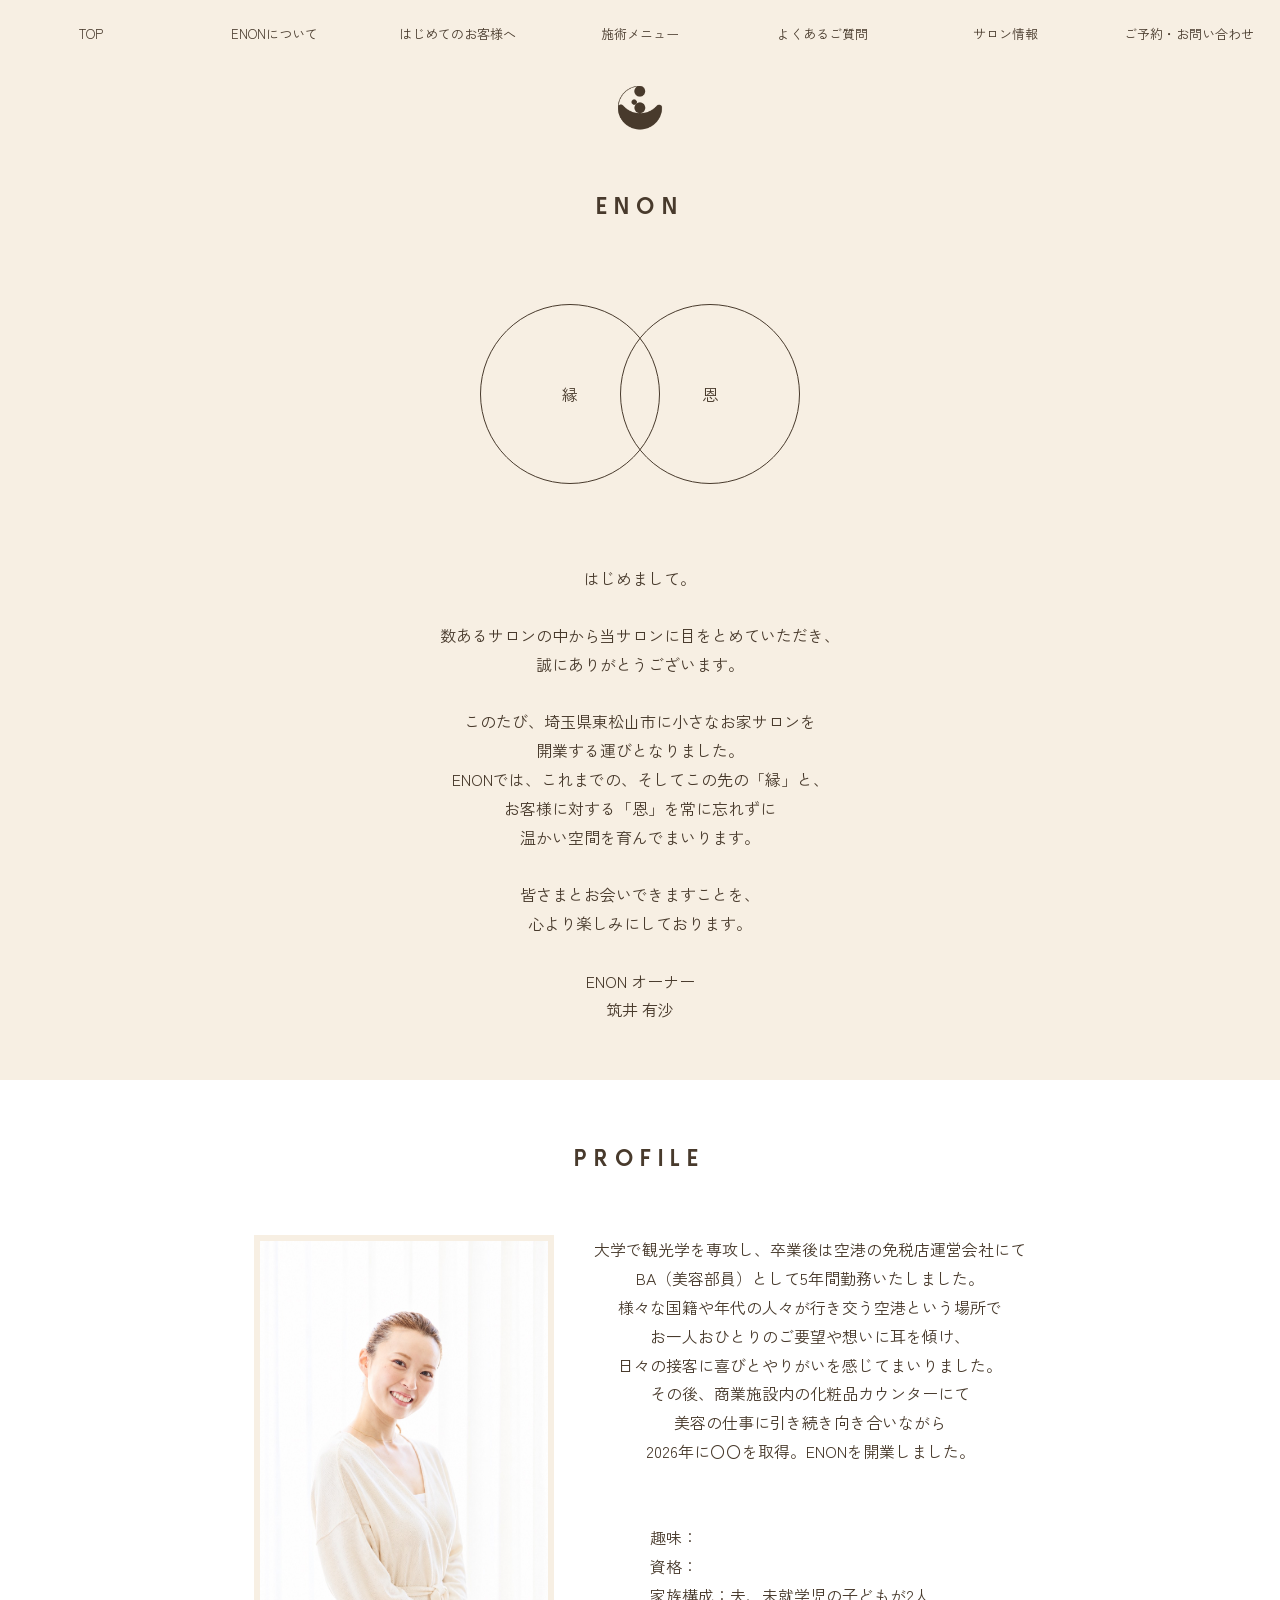
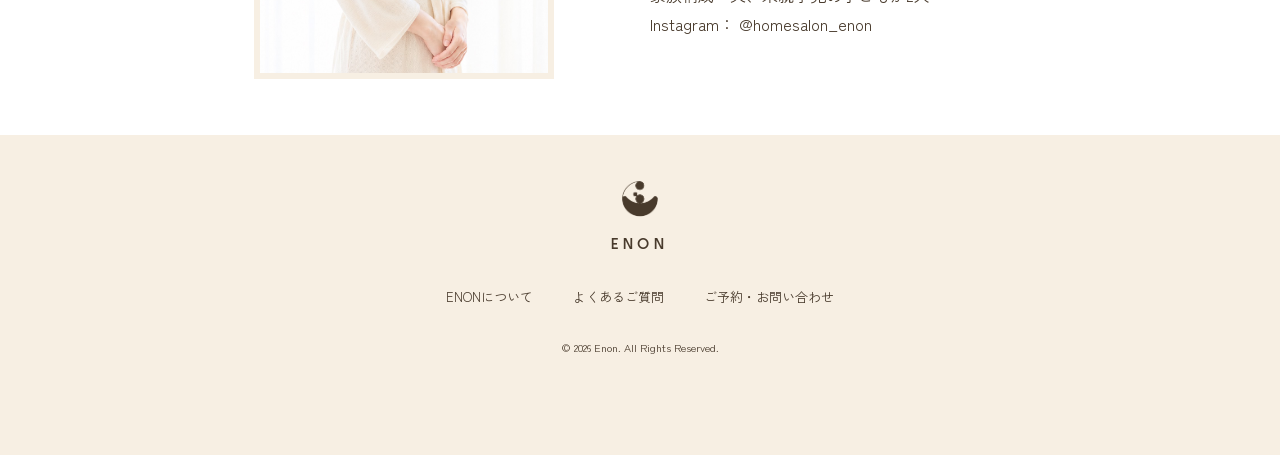
==== about.html @ 85fa68aa "Add files via upload" ====
<!doctype html>
<html lang="ja">

<head>
  <meta charset="UTF-8">
  <meta name="robots" content="noindex, nofollow">
  <meta name="description" content="80文字まで説明文入れる">
  <meta name="viewport" content="width=device-width, initial-scale=1.0">
  <link rel="preconnect" href="https://fonts.googleapis.com">
  <link rel="preconnect" href="https://fonts.gstatic.com" crossorigin>
  <link rel="preconnect" href="https://fonts.googleapis.com">
  <link rel="preconnect" href="https://fonts.gstatic.com" crossorigin>
  <link
    href="https://fonts.googleapis.com/css2?family=Kulim+Park:ital,wght@0,200;0,300;0,400;0,600;0,700;1,200;1,300;1,400;1,600;1,700&family=Zen+Kaku+Gothic+New:wght@300;400&display=swap"
    rel="stylesheet">
  <link rel="preconnect" href="https://fonts.googleapis.com">
  <link rel="preconnect" href="https://fonts.gstatic.com" crossorigin>
  <link rel="stylesheet" href="https://cdnjs.cloudflare.com/ajax/libs/font-awesome/6.5.2/css/all.min.css">
  <link rel="icon" href="enon_logo3.PNG" type="image/png">
  <title>ENON（エノン）｜埼玉県 東松山市</title>

  <link href="reset.css" rel="stylesheet">
  <link href="style.css" rel="stylesheet">
</head>


<body class="body_about">

  <header>

    <button class="hamburger" type="button" area-label="メニューを開く">
      <span></span>
      <span></span>
    </button>
  <nav class="global">
      <ul>
        <li><a href="index.html">TOP</a></li>
        <li><a href="about.html">ENONについて</a></li>
        <li><a href="#">はじめてのお客様へ</a></li>
        <li><a href="#">施術メニュー</a></li>
        <li><a href="faq.html">よくあるご質問</a></li>
        <li><a href="index.html#information">サロン情報</a></li>
        <li><a href="index.html#contact">ご予約・お問い合わせ</a></li>
      </ul>
    </nav>
    <h1 class="logo"><a href="index.html"><img src="swan_brown.png" alt="ロゴ"></a></h1>
  </header>

  <section class="value">
    <h2>ENON</h2>
  </section>
  
  <section class="enon_circles">
    <div class="circle en">縁</div>
    <div class="circle on">恩</div>
  </section>
  <!-- <section class="value_text">

    <p>ENON（エノン）は、<br>
      埼玉県東松山市の閑静な住宅街にある、<br>
      女性専用・完全予約制のプライベートフェイシャルサロンです。</p>
    <br>
    <p>エステに行ってみたいけれど、ちょっと緊張する。<br>
      最近、肌の変化が気になってきた。<br>
      たまには自分のために、ゆっくり過ごしたい。</p>
    <br>
    <p>ENONは、そんな気持ちにそっと寄り添い、<br>
      年代を問わず、ふと思い立ったときに<br>
      気軽に足を運んでいただけるサロンを目指しています。</p>
    <br>
    <p>落ち着いた空間の中で、周りを気にせず、<br>
      ご自身だけの時間をゆっくりとお過ごしいただけます。</p>
    <br>
    <p>(初めての方にもリラックスしていただけるよう、<br>
      温かみのあるインテリアや、<br>
      自然光が差し込む穏やかな空間づくりを大切にしています。)</p>
    <br>
    <p>お肌を整えることはもちろん、日常から少し離れて、<br>
      ほっとひと息つけるような時間を。</p>
    <br>
    <p>
      ENONが、皆さまにとって心安らぐひとつの居場所となれますように。</p>
    <br><br>
    <img src="#" alt="写真">
  </section> -->

  <section class="message">
    <p>はじめまして。<br><br>
      数あるサロンの中から当サロンに目をとめていただき、<br>
      誠にありがとうございます。<br><br>
      このたび、埼玉県東松山市に小さなお家サロンを<br>
      開業する運びとなりました。<br>
    <p>ENONでは、これまでの、そしてこの先の「縁」と、<br>
      お客様に対する「恩」を常に忘れずに<br>
      温かい空間を育んでまいります。</p><br>
    皆さまとお会いできますことを、<br>
    心より楽しみにしております。</p><br>
    <p>ENON オーナー</p>
    <p>筑井 有沙</p>
  </section>

  <section class="profile">
    <h2>PROFILE</h2>
    <div class="profile_inner">
      <div>
        <img src="profile.jpg" alt="プロフィール写真">
      </div>
      <div>
        <p>大学で観光学を専攻し、卒業後は空港の免税店運営会社にて<br>
          BA（美容部員）として5年間勤務いたしました。</p>
        <p>様々な国籍や年代の人々が行き交う空港という場所で<br>
          お一人おひとりのご要望や想いに耳を傾け、<br>
          日々の接客に喜びとやりがいを感じてまいりました。</p>
        <p>その後、商業施設内の化粧品カウンターにて<br>
          美容の仕事に引き続き向き合いながら<br>
          2026年に〇〇を取得。ENONを開業しました。</p><br><br>
        <div class="profile_detail">
          <p>趣味：</p>
          <p>資格：</p>
          <p>家族構成：夫、未就学児の子どもが2人</p>
          <p>Instagram： @homesalon_enon</p>
        </div>
      </div>
    </div>
  </section>

  <footer>
    <section>
      <img src="swan_brown.png" alt="ロゴ">
      <h2>ENON</h2>
      <!-- <address>
        <span>TEL: 080-1280-4743</span><br>
        埼玉県東松山市<br>
      </address> -->
    </section>
<!-- 
    <section>
      <h3>Instagram</h3>
      <a href="https://www.instagram.com/homesalon_enon?stkn=d2Z2MXgyYzFkendt"><i
          class="fa-brands fa-instagram"></i></a>
    </section> -->

    <nav class="local">
      <ul>
        <li><a href="about.html">ENONについて</a></li>
        <li><a href="faq.html">よくあるご質問</a></li>
        <li><a href="#">ご予約・お問い合わせ</a></li>
      </ul>
    </nav>
    <small>&copy; 2026 Enon. All Rights Reserved.</small>
  </footer>






  <script src="https://code.jquery.com/jquery-3.7.1.min.js"></script>
  <script>
    $(function () {

      // ハンバーガーメニュー
      $('.hamburger').on('click', function () {
        $('.global').toggleClass('is-open');
        $(this).toggleClass('is-open');
        $('body').toggleClass('is-open');
      });

      // メニュー内リンク
      $('.global a').on('click', function (e) {
        e.preventDefault();

        const href = $(this).attr('href');

        $('.global').removeClass('is-open');
        $('.hamburger').removeClass('is-open');
        $('body').removeClass('is-open');

        setTimeout(function () {
          window.location.href = href;
        }, 1200);
      });

      const introduction = document.querySelector('.introduction');

      const observer = new IntersectionObserver((entries) => {
        entries.forEach((entry) => {
          if (entry.isIntersecting) {
            entry.target.classList.add('is-visible');
          }
        });
      }, {
        threshold: 0.2
      });

      observer.observe(introduction);

    });



  </script>



</body>

</html>
---- style.css ----
@charset "UTF-8";

html {
  scroll-behavior: smooth;
}

body {
  background-color: #f7efe3;
  font-family: "Zen Kaku Gothic New", sans-serif;
  font-weight: 400;
  font-style: normal;
  color: #483a2c;
  animation: fadeIn 0.4s ease-out;
}

@keyframes fadeIn {
  from {
    opacity: 0;
  }
  to {
    opacity: 1;
  }
}

body.is-open {
  overflow: hidden;
}


/* -----------------------------ご予約はこちら */

.fixed-reserve {
  position: fixed;
  width: calc(100% - 48px);
  max-width: 500px;
  left: 50%;
  transform: translateX(-50%);
  bottom: calc(16px + env(safe-area-inset-bottom));
  padding: 16px;
  text-align: center;

  background:#7d746b;
  color: #fff;
  text-decoration: none;
  z-index: 1000;
  opacity: 1;
  visibility: visible;
  transition: opacity 0.4s ease, visibility 0.4s ease;
}

/* ------------ハンバーガーメニューを開いている間 */
body.is-open .fixed-reserve {
  display: none;
}

/* メニューを開いたとき */
body.is-open .fixed-reserve {
  opacity: 0;
  visibility: hidden;
  pointer-events: none;
}



h1 {
  text-align: center;
}

header h1{
  margin: 0;
}

h1 img {
  width: 80px;
  height: auto;
}

/* グローバルナビゲーション */
.global ul {
  display: flex;
}

.global li {
  font-size: small;
  flex: 1;
  text-align: center;
  padding: 24px;
}

.hamburger {
  display: none;
  position: absolute;
  top: 26px;
  right: 30px;
  width: 30px;
  height: 24px;
  padding: 0;
  border: none;
  background: none;
  cursor: pointer;
  z-index: 100;
}

.hamburger span {
  display: block;
  width: 100%;
  height: 1px;
  background-color: #483a2c;
  transition: 0.6s;
}

.hamburger span + span {
  margin-top: 8px;
}

.swan {
  text-align: center;
}

.swan img{
  width: 80px;
}



/* ---------------hero */

.about {
  text-align: center;
  padding: 40px 0 64px 0;
}

.about img {
  width: 200px;
  margin-top: 32px;
}

.about h2,
.information h2,
.contact h2 {
  font-family: "Kulim Park", sans-serif;
  letter-spacing: 0.3em;
}

.about_en {
  padding: 16px 0 56px 0;
}

.about p{
  line-height: 1.6;
}

.about_open {
  padding: 24px;
  line-height: 1.6;
}

.enon {
  font-weight: 600;
}


/* -----------イントロ施術メニュー */
.introduction {
  padding: 32px 0 64px 0;
  text-align: center;
  background-color: #fff;
  opacity: 0;
  transform: translateY(30px);
  transition: opacity 1s ease, transform 1s ease;
}

.introduction.is-visible {
  opacity: 1;
  transform: translateY(0);
}

.introduction h2 {
  padding-top: 40px;
  letter-spacing: 0.3em;
  display: flex;
  align-items: center;
  justify-content: center;
  gap: 14px;
}

.introduction h2::before {
  content: "";
  display: block;
  width: 14px;
  height: 14px;
  background-color: #9783a1;
  flex-shrink: 0;
}

.introduction h3 {
  font-weight: 400;
  font-size: 1rem;
  letter-spacing: 0.1em;
  padding-bottom: 64px;
}

.introduction_inner {
  display: flex;
  justify-content: center;
  align-items: center;
  gap: 32px;
  max-width: 900px;
  margin: 0 auto;
}

.introduction_inner img {
  width: 300px;
  height: auto;
}

.introduction_text {
  display: flex;
  flex-direction: column;
  align-items: flex-start;
}

.introduction_text p {
  text-align: left;
  line-height: 1.8;
}

.introduction_text .button_menu {
  margin-top: 24px;
}

.introduction_enon,
.information h2 {
   font-family: "Kulim Park", sans-serif;
   font-weight: 600;
   letter-spacing: 0.3em;
   font-size: 1.6rem;
}

.button_menu {
  display: flex;
  align-items: center;
  justify-content: center;
  width: 200px;
  height: 60px;
  margin-top: 56px;
  border: 1px solid #483a2c;
  border-radius: 32px;
  color: #483a2c;
  font-size: 16px;
  text-decoration: none;
  box-sizing: border-box;
}

/* ----------------------施術メニュー料金 */

/* 
.price {
  background-color: #fff;
  text-align: center;
  padding:80px;
  margin-bottom: 40px;
}

.price h2 {
  padding-bottom: 40px;
}

.price h3 {
  max-width: 400px;
  margin: 0 auto;
  padding-top: 40px;
  text-align: left;
}

.price_row {
  max-width: 400px;
  margin: 0 auto;
  display: flex;
  justify-content: space-between;
  padding: 12px 0;
  border-bottom: 1px solid #483a2c;
} */

/* インフォメーション */

.information {
  text-align: center;
  padding-bottom: 28px;
}


.information p {
  line-height: 1.8;
}


.information h2 {
  padding: 48px;
  letter-spacing: 0.3em;
  display: flex;
  align-items: center;
  justify-content: center;
  gap: 14px;
}
  .information h2::before {
  content: "";
  display: block;
  width: 14px;
  height: 14px;
  background-color: #9783a1;
  flex-shrink: 0;
}

.information_list {
  list-style: none;
}

.information_list li {
  margin-bottom: 20px;
}

/* コンタクト */

.contact {
  display: flex;
  flex-direction: column;
  align-items: center;
  text-align: center;
  background-color: #fff;
  width: 80%;
  max-width: 600px;
  margin: 0 auto;
  padding: 40px 0 0 0;
  box-sizing: border-box;
}

.contact h2 {
  padding-bottom: 40px;
  display: flex;
  align-items: center;
  justify-content: center;
  gap: 14px;
}

.contact p {
  padding-bottom: 40px;
}

.contact h2::before {
  content: "";
  display: block;
  width: 14px;
  height: 14px;
  background-color: #9783a1;
  flex-shrink: 0;
}

.contact_tel,
.contact_line {
  display: block;
  width: 320px;
  padding: 10px 0;
  margin-bottom: 10px;
  text-align: center;
  text-decoration: none;
  color: #fff;
}

.contact_tel {
  color: #483a2c;
  border: 1px solid #7d746b;
}

.contact_line {
  color: #f7efe3;
  background-color: #7d746b;
}



/* フッター */

footer {
  text-align: center;
  font-size: small;
  display: flex;
  flex-direction: column;
  gap: 32px;
  padding: 32px 32px 100px 32px;
}

footer img {
  width: 64px;
}

footer h2 {
  font-family: "Kulim Park", sans-serif;
   font-weight: 600;
   letter-spacing: 0.3em;
   font-size: 1rem;
}
  
.fa-instagram {
  font-size: 24px;
}

.local ul {
  display: flex;
  justify-content: center;
  gap: 40px;
}

small {
  display: block;
  text-align: center;
}

/* -----------------ここから2ページ目 */
/* 当サロンについて */

.value {
  text-align: center;
}

.value h2,
.profile h2 {
  font-family: "Kulim Park", sans-serif;
  letter-spacing: 0.3em;
}

.enon_circles {
  isolation: isolate;
  display: flex;
  justify-content: center;
  align-items: center;
  width: 100%;
  padding: 40px 0;
}

.circle {
  width: 180px;
  height: 180px;
  border: 1px solid #483a2c;
  border-radius: 50%;
  background: transparent;
  flex-shrink: 0;
  box-sizing: border-box;
  display: flex;
  justify-content: center;
  align-items: center;
  text-align: center;
}

.on{
  margin-left: -40px;
}

.message,
.profile {
  text-align: center;
  padding: 40px 0 56px 0;
  line-height: 1.8;
}

.value h2 {
  padding: 40px;
}

.value_text {
  text-align: center;
  padding: 40px 0;
}

.value_text img {
  width: 180px;
}

.profile {
  padding: 56px 0 56px 0;
  background-color: #fff;
}

.profile h2 {
  padding-bottom: 56px;
}

.profile_inner {
  display: flex;
  gap: 40px;
  justify-content: center;
}

.profile_detail {
  width: 320px;
  margin: 0 auto;
  text-align: left;
}

.profile img {
  width: 300px;
  border: 6px solid  #f7efe3;
  height: auto;
}

/* ----------------------------------はじめてのお客様へ */
 
.servise_flow {
  display: flex;
  justify-content: center;
  align-items: center;
}

.flow_number {
  padding-left: 0;
}

.flow_number > li {
  list-style-type: none;
  display: flex;
  padding: 20px 0;
}

.flow_number > li dl dt {
  font-size: 1.2em;
  line-height: 2;
  font-weight: bold;
  margin-bottom: 10px;
}

.flow_number > li .flow_icon {
  line-height: 1;
  font-size: 2em;
  color: #E26B5D;
  text-align: center;
  width: 70px;
  position: relative;
  margin-top: 0;
}

.flow_number > li .flow_icon::before {
  content: 'STEP';
  font-size: 0.3em;
  display: block;
  margin-bottom: 3px;
  letter-spacing: 1px;
}
/* 
.flow_number > li .flow_icon::after {
  content: "";
  display: block;
  width: 1px;
  height: calc(100% - 40px);
  background-color: #858585;
  position: absolute;
  left: 0;
  right: 0;
  top: 60px;
  margin: auto;
} */

.flow_number > li dl dd {
  margin: 0;
}

.flow_number > li dl {
  width: calc(100% - 70px);
  margin-top: 0.8em;
}

/* ----------------------------------------ここからFAQ */
.faq_body {
  background-color: #fff;
}

.faq {
  padding: 0 32px 64px;
}

.faq_h2 {
  font-family: "Kulim Park", sans-serif;
  letter-spacing: 0.3em;
  text-align: center;
  font-weight: 600;
}

.faq_category {
  max-width: 700px;
  margin: 0 auto;
}

.faq_sub {
  text-align: center;
  padding-bottom: 40px;
}

.faq_footer {
  background-color: #f7efe3;
}



/* アコーディオン */
.faq_item {
  border-bottom: 0.8px solid #483a2c;
}

.faq_item summary {
  padding: 20px 32px 20px 0;
  cursor: pointer;
  position: relative;
  list-style: none;
}

.faq_item summary::-webkit-details-marker {
  display: none;
}

.faq_item .faq_content {
  padding-bottom: 20px;
  overflow: hidden;
  box-sizing: border-box;
}

.faq_item p {
  line-height: 2;
  font-size: 16px;
  margin: 0;
}

/* ＋マーク */
.faq_icon {
  position: absolute;
  right: 0;
  top: 50%;
  width: 16px;
  height: 16px;
  transform: translateY(-50%);
}

.faq_icon::before,
.faq_icon::after {
  content: "";
  position: absolute;
  background-color: #948c85;
  transition: transform 0.6s ease, opacity 0.6s ease;
}

.faq_icon::before {
  width: 16px;
  height: 1px;
  top: 50%;
  left: 0;
  transform: translateY(-50%);
}

.faq_icon::after {
  width: 1px;
  height: 16px;
  top: 0;
  left: 50%;
  transform: translateX(-50%);
}

/* 開いたとき */
.faq_item[open] .faq_icon::after {
  transform: translateX(-50%) rotate(90deg);
  opacity: 0;
}

.faq_footer {
  background-color: #f7efe3;
}


/* レスポンシブ対応 */

/* タブレット・スマホ：縦並び */
@media screen and (max-width: 1024px) {
  
  body {
    padding-top: 100px;
  }
  
  header {
    position: fixed;
    top: 0;
    left: 0;
    width: 100%;
    height: 80px;
    z-index: 1000;
  }

  header h1 {
    margin: 0;
    text-align: center;
  }

  header h1 img {
    height: 80px;
    width: auto;
  }

}

@media screen and (min-width: 768px) {
  .information > div:last-child {
    display: none;
  }
}


/* スマホ */
@media screen and (max-width: 767px) {
  
  .hamburger {
    display: block;
  }
  .global {
    font-size: 90%;
    position: fixed;
    top: 0;
    left: 0;
    width: 100%;
    height: 100vh;

    background-color: #fff;
    z-index: 10;

    transform: translateX(100%);
    transition: transform 1.2s ease-in-out;
  }

  .global ul {
    min-height: 100%;
    height: auto;
    display: flex;
    flex-direction: column;
    justify-content: flex-start;
    align-items: center;
    gap: 48px;
    margin: 0;
    padding: 120px 20px 40px;
    box-sizing: border-box;
  }

  .global li {
    flex: none;
    text-align: center;
    padding: 0;
  }

  .global.is-open {
    transform: translateX(0);
  }

  .hamburger.is-open span:first-child {
  transform: translateY(4.5px) rotate(45deg);
}

.hamburger.is-open span:last-child {
  transform: translateY(-4.5px) rotate(-45deg);
}

.about h2 {
  margin-top: -20px;
}

.about p {
  font-size: 0.8rem;
}

.about img {
  width: 40%;
}

.introduction {
  padding: 10px 0 40px 0;
}

.introduction_enon {
  font-size: 80%;
}

.introduction h3 {
  font-size: 80%;
  padding-bottom: 30px;
}

.introduction_inner {
  flex-direction: column;
  align-items: center;
}

.introduction_inner img {
  width: 50%;
  height: auto;
}

.introduction_text {
  width: 100%;
  font-size: 0.8rem;
  display: flex;
  flex-direction: column;
  align-items: center;
  text-align: center;
}

.introduction_text p {
  text-align: center;
}

.menu ul {
  flex: 1;
  flex-direction: column;
  gap: 40px;
}

.menu li {
  flex: 100%;
}
 
.price h3,
  .price_row {
    width: 90%;
}

  .information h2 {
  font-size: 1.2rem;
}


  .information h3 {
  font-size: 0.9rem;
  }
  
.information p {
  font-size: 0.8rem;
}



.contact {
  font-size: 80%;
}




nav.local a {
    font-size: 0.6rem;
  }



/* ここから2ページ目 */
/* 当サロンについて */

.value {
  padding: 40px 0 20px 0;
}

  .value h2 {
    font-family: "Kulim Park", sans-serif;
    letter-spacing: 0.3em;
    margin-top: -30px;
    padding: 10px 0;
  }
  .value p {
  font-size: 0.8rem;
  }

  .circle {
    width: 140px;
    height: 140px;
    font-size: 80%;
  }

  .on {
    margin-left: -40px;
  }

  .message {
     font-size: 0.8rem;
  }

  .enon_circles {
    padding: 10px 0;
    margin: 0;
  }

  .value_text,
  .profile {
    font-size: 0.8rem;
  }

    .profile h2 {
    margin-bottom: 0;
    }

.profile_inner {
  flex-direction: column;
}

.profile_inner img {
  width: 280px;
  padding: 0;
  margin: 0 auto;
}

/* ここからFAQ */

.faq h2 {
   font-size: 1rem;
}

.faq,
.faq p {
  font-size: 0.8rem;
}

.faq_icon {
    width: 10px;
    height: 10px;
  }

  .faq_icon::before {
    width: 10px;
    height: 1px;
  }

  .faq_icon::after {
    width: 1px;
    height: 10px;
  }




/* --------------------初めてのお客様へ */

.servise_flow {
  font-size: 80%;
}



}
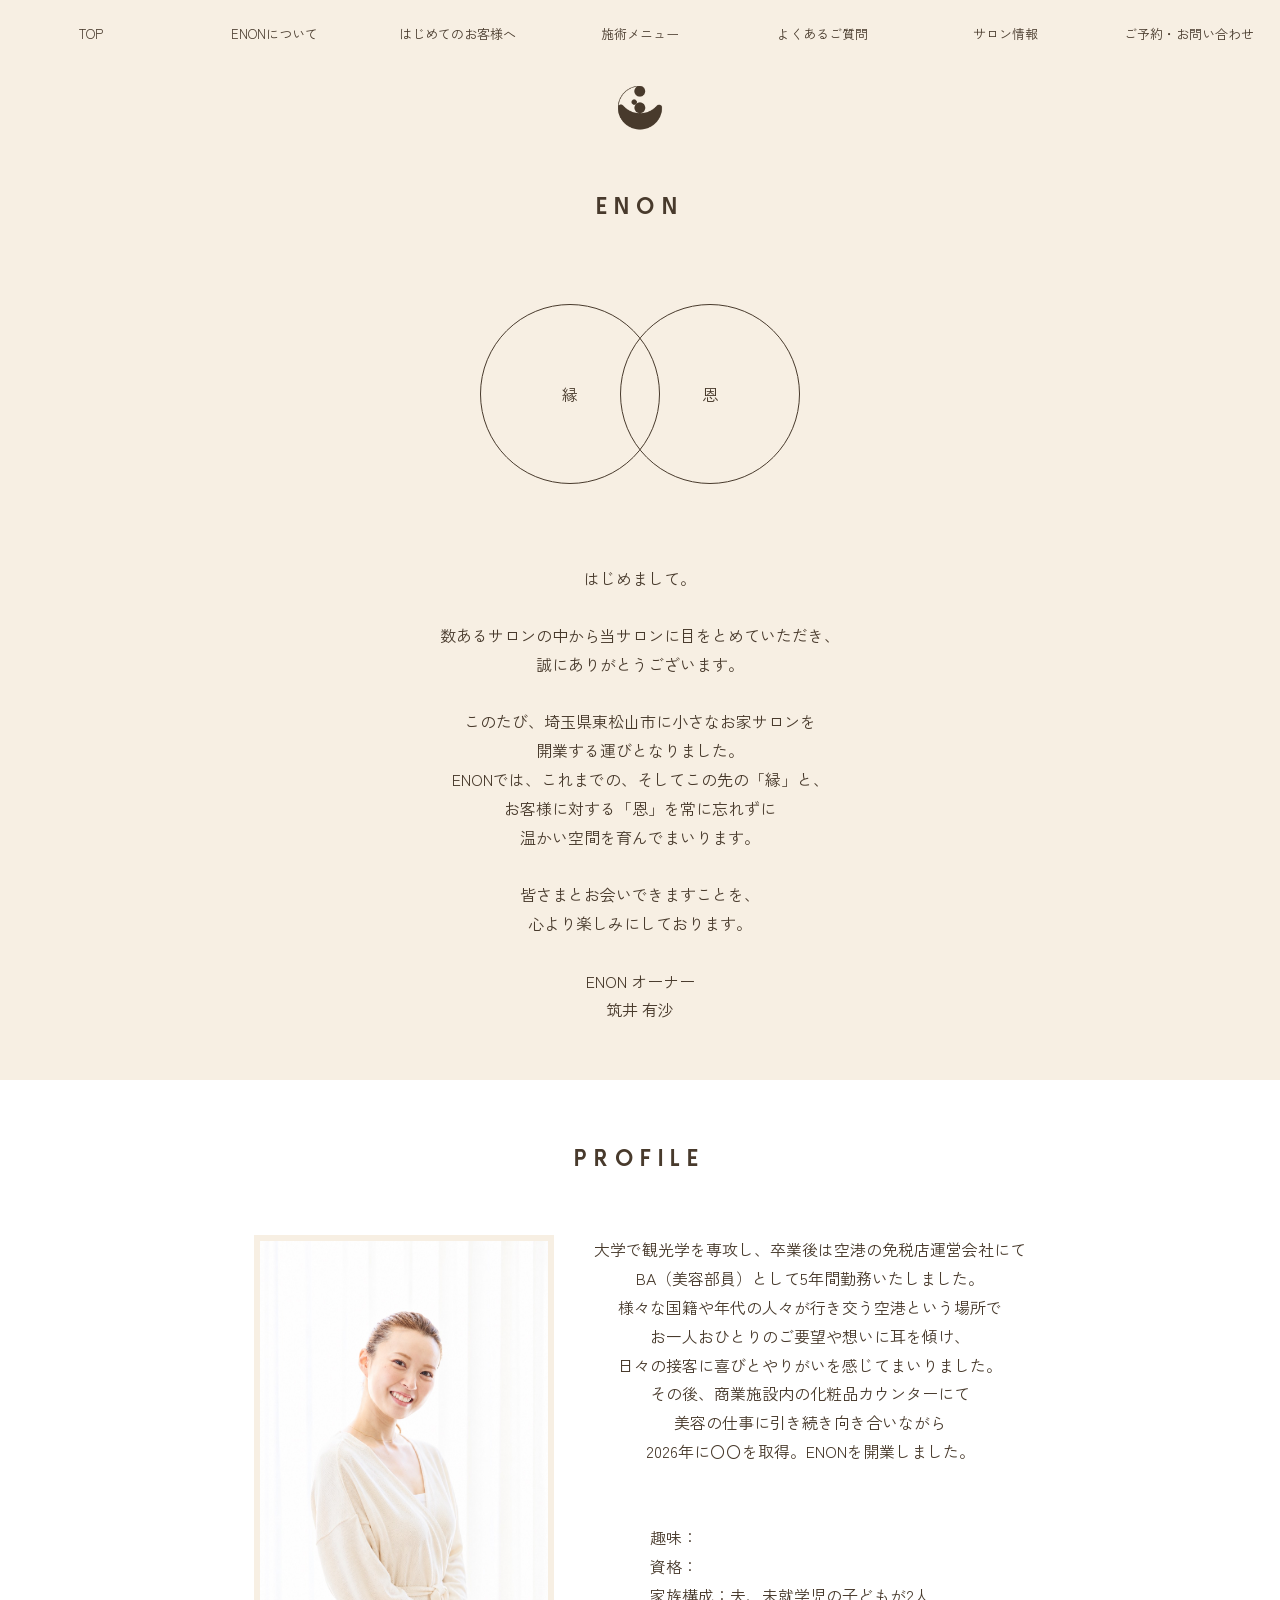
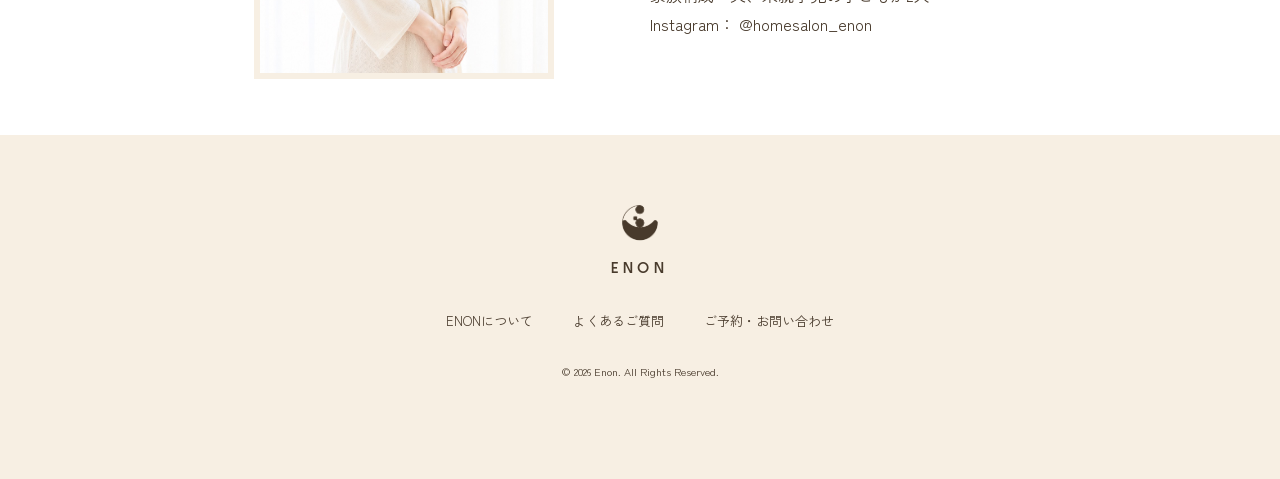
==== commit de637469: "Add files via upload" ====
--- a/about.html
+++ b/about.html
@@ -4,7 +4,7 @@
 <head>
   <meta charset="UTF-8">
   <meta name="robots" content="noindex, nofollow">
-  <meta name="description" content="80文字まで説明文入れる">
+  <meta name="description" content="2027年1月、埼玉県東松山市にOPEN。完全予約制・女性限定のプライベートフェイシャルエステサロン。東松山市、川越市周辺でフェイシャルエステサロンをお探しの方へ。">
   <meta name="viewport" content="width=device-width, initial-scale=1.0">
   <link rel="preconnect" href="https://fonts.googleapis.com">
   <link rel="preconnect" href="https://fonts.gstatic.com" crossorigin>
@@ -17,11 +17,12 @@
   <link rel="preconnect" href="https://fonts.gstatic.com" crossorigin>
   <link rel="stylesheet" href="https://cdnjs.cloudflare.com/ajax/libs/font-awesome/6.5.2/css/all.min.css">
   <link rel="icon" href="enon_logo3.PNG" type="image/png">
-  <title>ENON（エノン）｜埼玉県 東松山市</title>
+  <title>ENON（エノン）｜埼玉県 東松山市のプライベートフェイシャルサロン</title>
 
   <link href="reset.css" rel="stylesheet">
   <link href="style.css" rel="stylesheet">
 </head>
+
 
 
 <body class="body_about">
@@ -36,8 +37,8 @@
       <ul>
         <li><a href="index.html">TOP</a></li>
         <li><a href="about.html">ENONについて</a></li>
-        <li><a href="#">はじめてのお客様へ</a></li>
-        <li><a href="#">施術メニュー</a></li>
+        <li><a href="guide.html">はじめてのお客様へ</a></li>
+        <li><a href="menu.html">施術メニュー</a></li>
         <li><a href="faq.html">よくあるご質問</a></li>
         <li><a href="index.html#information">サロン情報</a></li>
         <li><a href="index.html#contact">ご予約・お問い合わせ</a></li>
--- a/style.css
+++ b/style.css
@@ -59,8 +59,6 @@
   visibility: hidden;
   pointer-events: none;
 }
-
-
 
 h1 {
   text-align: center;
@@ -205,12 +203,17 @@
   justify-content: center;
   align-items: center;
   gap: 32px;
-  max-width: 900px;
   margin: 0 auto;
+  gap: 40px;
+}
+
+.introduction_picture {
+  display: flex;
+  gap: 4px;
 }
 
 .introduction_inner img {
-  width: 300px;
+  width: 320px;
   height: auto;
 }
 
@@ -296,13 +299,21 @@
 
 
 .information h2 {
-  padding: 48px;
+  padding: 48px 0 0 0 ;
   letter-spacing: 0.3em;
   display: flex;
   align-items: center;
   justify-content: center;
   gap: 14px;
 }
+
+.information h3 {
+  padding-bottom: 40px;
+  font-weight: 400;
+  font-size: 1rem;
+  letter-spacing: 0.1em;
+}
+
   .information h2::before {
   content: "";
   display: block;
@@ -331,20 +342,26 @@
   width: 80%;
   max-width: 600px;
   margin: 0 auto;
-  padding: 40px 0 0 0;
+  padding: 48px 0 0 0;
   box-sizing: border-box;
 }
 
 .contact h2 {
-  padding-bottom: 40px;
   display: flex;
   align-items: center;
   justify-content: center;
   gap: 14px;
 }
 
+.contact h3{
+  padding-bottom: 40px;
+  font-weight: 400;
+  font-size: 1rem;
+  letter-spacing: 0.1em;
+}
+
 .contact p {
-  padding-bottom: 40px;
+  padding-bottom: 56px;
 }
 
 .contact h2::before {
@@ -358,10 +375,11 @@
 
 .contact_tel,
 .contact_line {
+  width: 80%;
+  box-sizing: border-box;
   display: block;
-  width: 320px;
   padding: 10px 0;
-  margin-bottom: 10px;
+  margin: 0 auto 16px;
   text-align: center;
   text-decoration: none;
   color: #fff;
@@ -373,7 +391,7 @@
 }
 
 .contact_line {
-  color: #f7efe3;
+  color: #fff;
   background-color: #7d746b;
 }
 
@@ -387,7 +405,7 @@
   display: flex;
   flex-direction: column;
   gap: 32px;
-  padding: 32px 32px 100px 32px;
+  padding: 56px 32px 100px 32px;
 }
 
 footer img {
@@ -505,6 +523,10 @@
 
 /* ----------------------------------はじめてのお客様へ */
  
+.comingsoon {
+  text-align: center;
+}
+
 .servise_flow {
   display: flex;
   justify-content: center;
@@ -602,7 +624,7 @@
 
 /* アコーディオン */
 .faq_item {
-  border-bottom: 0.8px solid #483a2c;
+  border-bottom: 0.8px solid #948c85;
 }
 
 .faq_item summary {
@@ -775,7 +797,7 @@
 }
 
 .introduction {
-  padding: 10px 0 40px 0;
+  padding: 10px 48px 48px 48px;
 }
 
 .introduction_enon {
@@ -810,15 +832,6 @@
   text-align: center;
 }
 
-.menu ul {
-  flex: 1;
-  flex-direction: column;
-  gap: 40px;
-}
-
-.menu li {
-  flex: 100%;
-}
  
 .price h3,
   .price_row {
@@ -830,8 +843,9 @@
 }
 
 
-  .information h3 {
-  font-size: 0.9rem;
+ .information h3,
+ .information h4 {
+  font-size: 80%;
   }
   
 .information p {
@@ -842,6 +856,10 @@
 
 .contact {
   font-size: 80%;
+}
+
+.contact h3 {
+  font-size: 0.8rem;
 }
 
 
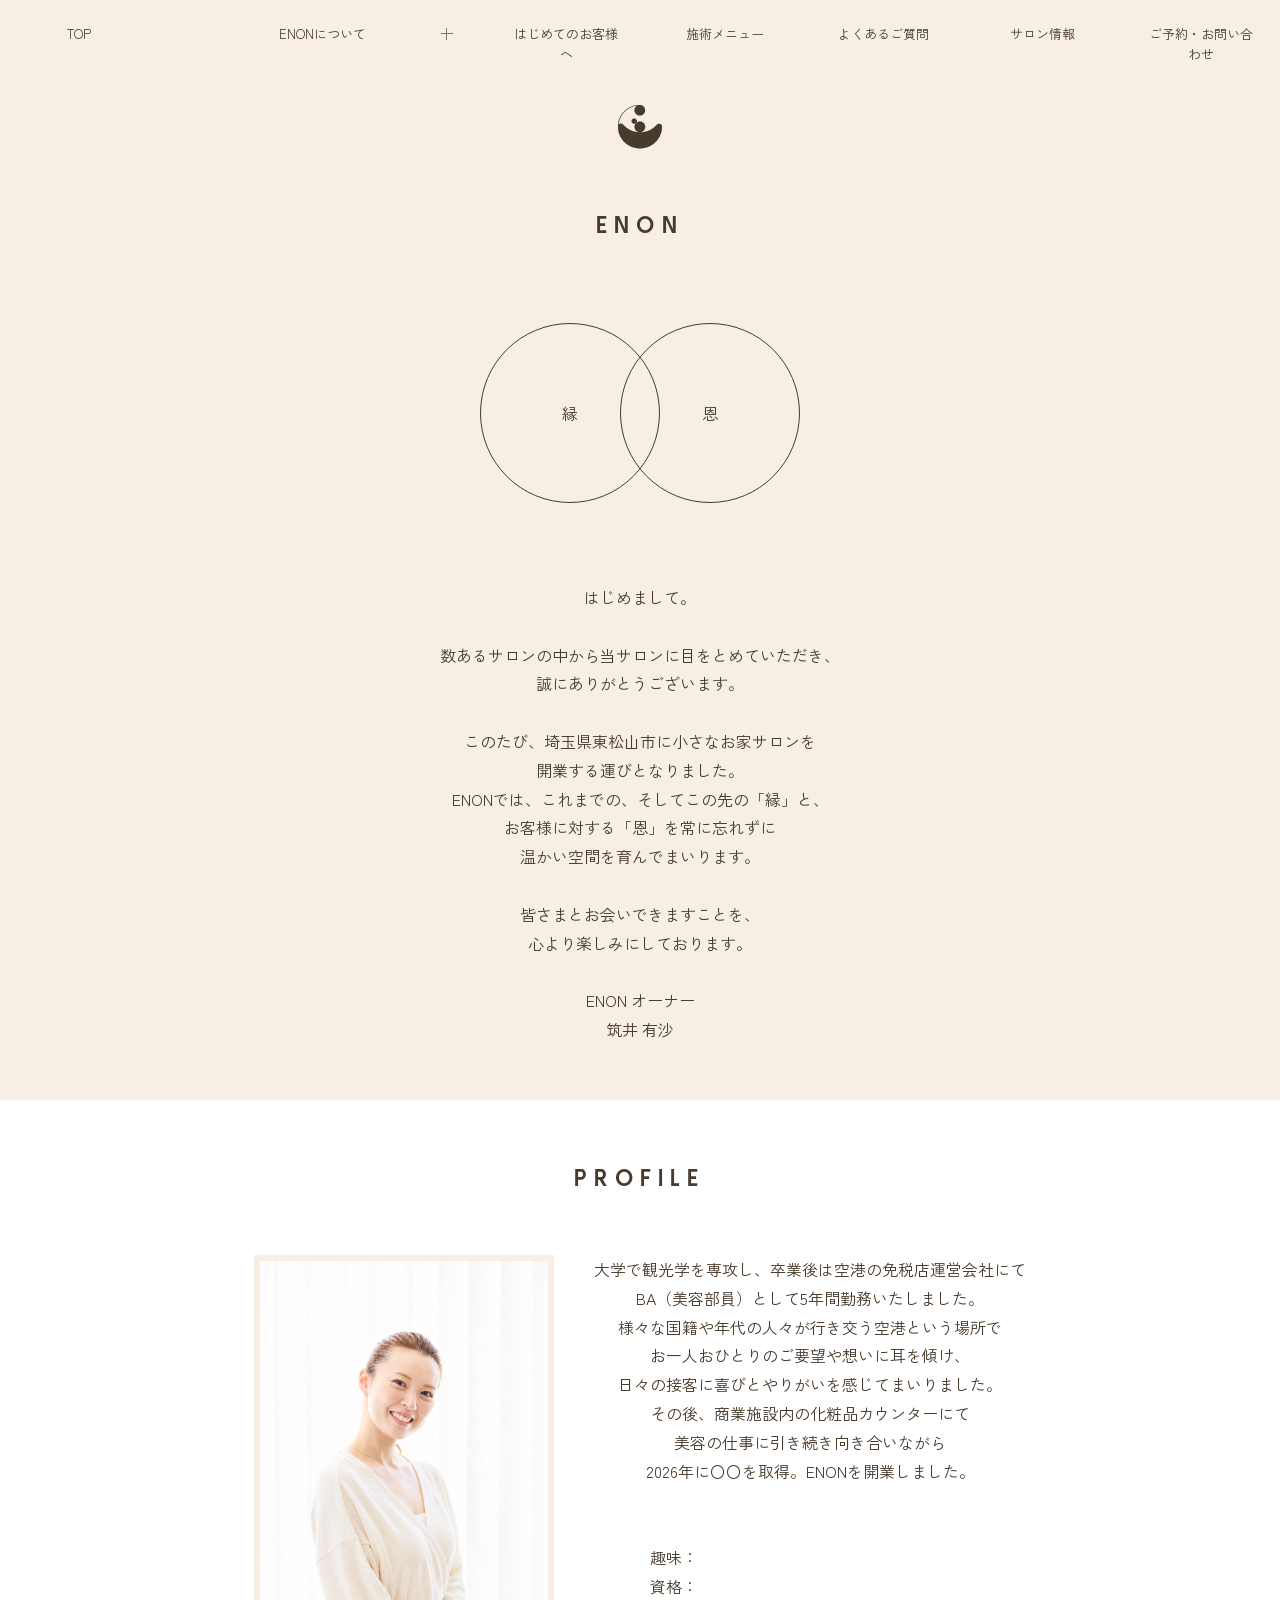
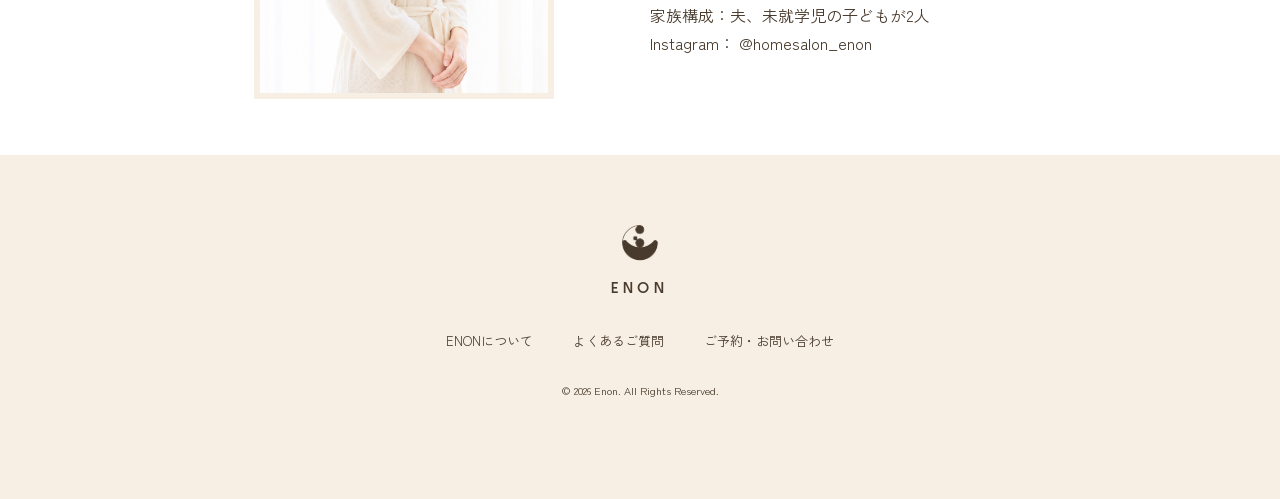
==== commit c7b28903: "Add files via upload" ====
--- a/about.html
+++ b/about.html
@@ -36,7 +36,16 @@
   <nav class="global">
       <ul>
         <li><a href="index.html">TOP</a></li>
-        <li><a href="about.html">ENONについて</a></li>
+        <li class="nav-accordion">
+          <button class="accordion-btn" type="button" aria-expanded="false" aria-controls="about-submenu">
+            ENONについて
+            <span class="accordion-icon"></span>
+          </button>
+          <ul class="accordion-content" id="about-submenu" hidden>
+            <li><a href="enon.html">ENONのご紹介</a></li>
+            <li><a href="about.html">オーナープロフィール</a></li>
+          </ul>
+        </li>
         <li><a href="guide.html">はじめてのお客様へ</a></li>
         <li><a href="menu.html">施術メニュー</a></li>
         <li><a href="faq.html">よくあるご質問</a></li>
@@ -155,8 +164,7 @@
 
 
 
-
-  <script src="https://code.jquery.com/jquery-3.7.1.min.js"></script>
+ <script src="https://code.jquery.com/jquery-3.7.1.min.js"></script>
   <script>
     $(function () {
 
@@ -181,6 +189,16 @@
           window.location.href = href;
         }, 1200);
       });
+
+      const accordionBtn = document.querySelector(".accordion-btn");
+      const accordionContent = document.querySelector(".accordion-content");
+      accordionBtn.addEventListener("click", () => {
+        const isOpen =
+          accordionBtn.getAttribute("aria-expanded") === "true";
+        accordionBtn.setAttribute("aria-expanded", String(!isOpen));
+        accordionContent.hidden = isOpen;
+      });
+
 
       const introduction = document.querySelector('.introduction');
 
--- a/style.css
+++ b/style.css
@@ -31,22 +31,50 @@
 
 .fixed-reserve {
   position: fixed;
-  width: calc(100% - 48px);
-  max-width: 500px;
-  left: 50%;
-  transform: translateX(-50%);
-  bottom: calc(16px + env(safe-area-inset-bottom));
-  padding: 16px;
-  text-align: center;
-
-  background:#7d746b;
+  bottom: 0;
+  left: 0;
+  width: 100%;
+  display: flex;
+  background-color: #7d746b;
+  z-index: 1000;
+  padding-bottom: env(safe-area-inset-bottom);
+  box-sizing: border-box;
+}
+
+.fixed-reserve-btn {
+  flex: 1;
+  min-width: 0;
+  display: flex;
+  flex-direction: column;
+  align-items: center;
+  justify-content: center;
+  gap: 8px;
+  padding: 14px 8px;
   color: #fff;
   text-decoration: none;
-  z-index: 1000;
-  opacity: 1;
-  visibility: visible;
-  transition: opacity 0.4s ease, visibility 0.4s ease;
-}
+  font-size: 14px;
+  box-sizing: border-box;
+}
+
+.fixed-reserve-btn:first-child {
+  position: relative;
+}
+
+.fixed-reserve-btn:first-child::after {
+  content: "";
+  position: absolute;
+  right: 0;
+  top: 50%;
+  transform: translateY(-50%);
+  width: 1px;
+  height: 40px;
+  background-color: #e3dcd2;
+}
+
+.fixed-reserve-btn i {
+  font-style: 20px;
+}
+
 
 /* ------------ハンバーガーメニューを開いている間 */
 body.is-open .fixed-reserve {
@@ -111,6 +139,103 @@
   margin-top: 8px;
 }
 
+/* ハンバーガーアコーディオンメニュー */
+.accordion-btn {
+  display: flex;
+  align-items: center;
+  justify-content: center;
+  position: relative;
+  width: 100%;
+  padding: 0;
+  background: none;
+  border: none;
+  color: #483a2c;
+  font: inherit;
+  cursor: pointer;
+  width: 100%;
+  min-width: 280px;
+}
+
+/* プラスマーク */
+.accordion-icon {
+  position: absolute;
+  right: 10px;
+  width: 12px;
+  height: 12px;
+}
+
+.accordion-icon::before,
+.accordion-icon::after {
+  content: "";
+  position: absolute;
+  background-color: #7d746b;
+}
+
+.accordion-icon::before {
+  width: 12px;
+  height: 1px;
+  top: 5.5px;
+  left: 0;
+}
+
+.accordion-icon::after {
+  width: 1px;
+  height: 12px;
+  left: 5.5px;
+  top: 0;
+  transition: transform 0.3s ease, opacity;
+}
+
+.accordion-btn[aria-expanded="true"].accordion-icon::after{
+  transform: rotate(90deg);
+  opacity: 0;
+}
+
+/* 子メニュー */
+.accordion-content {
+  list-style: none;
+  padding: 24px 0 0;
+  margin: 0;
+  text-align: center;
+  display: flex;
+  flex-direction: column;
+  gap: 16px;
+}
+
+.accordion-content li {
+  margin: 0;
+  padding: 0;
+}
+
+.accordion-content a {
+  color: #7d746b;
+  text-decoration: none;
+}
+
+.accordion-content[hidden] {
+  display: none;
+}
+
+.global li:has(> .accordion-btn) {
+flex: none;
+padding-bottom: 0;
+}
+
+.global .accordion-content {
+padding: 24px 0 0;
+margin: 0;
+gap: 12px;
+}
+
+.global .accordion-content li {
+flex: none;
+padding: 0;
+margin: 0;
+}
+
+
+
+
 .swan {
   text-align: center;
 }
@@ -125,12 +250,7 @@
 
 .about {
   text-align: center;
-  padding: 40px 0 64px 0;
-}
-
-.about img {
-  width: 200px;
-  margin-top: 32px;
+  padding: 40px 0 56px 0;
 }
 
 .about h2,
@@ -140,21 +260,24 @@
   letter-spacing: 0.3em;
 }
 
-.about_en {
-  padding: 16px 0 56px 0;
+.about_copy {
+  padding: 32px 0 48px 0;
 }
 
 .about p{
   line-height: 1.6;
 }
 
-.about_open {
-  padding: 24px;
-  line-height: 1.6;
-}
-
-.enon {
-  font-weight: 600;
+.about_img {
+  display: flex;
+  justify-content: center;
+  gap: 1px;
+  padding-top: 56px;
+}
+
+.about_img img {
+  width: 240px;
+  height: auto;
 }
 
 
@@ -198,6 +321,11 @@
   padding-bottom: 64px;
 }
 
+.introduction_picture {
+  display: flex;
+  gap: 1px;
+}
+
 .introduction_inner {
   display: flex;
   justify-content: center;
@@ -205,11 +333,6 @@
   gap: 32px;
   margin: 0 auto;
   gap: 40px;
-}
-
-.introduction_picture {
-  display: flex;
-  gap: 4px;
 }
 
 .introduction_inner img {
@@ -729,6 +852,14 @@
   .information > div:last-child {
     display: none;
   }
+  .fixed-reserve {
+    display: none;
+  }
+ 
+.about img {
+  display: none;
+}
+
 }
 
 
@@ -792,12 +923,12 @@
   font-size: 0.8rem;
 }
 
-.about img {
+.about_img img {
   width: 40%;
 }
 
 .introduction {
-  padding: 10px 48px 48px 48px;
+  padding: 10px 0 48px 0;
 }
 
 .introduction_enon {
@@ -810,13 +941,27 @@
 }
 
 .introduction_inner {
+  display: flex;
   flex-direction: column;
   align-items: center;
-}
-
-.introduction_inner img {
-  width: 50%;
+  width: 100%;
+  gap: 0;
+}
+
+.introduction_picture {
+  display: flex;
+  width: 100%;
+  gap: 1px;
+  margin: 0;
+  padding: 0;
+}
+
+.introduction_picture img {
+  display: block;
+  width: calc((100% - 1px) / 2);
+  min-width: 0;
   height: auto;
+  object-fit: cover;
 }
 
 .introduction_text {
@@ -826,6 +971,7 @@
   flex-direction: column;
   align-items: center;
   text-align: center;
+  padding-top: 56px;
 }
 
 .introduction_text p {
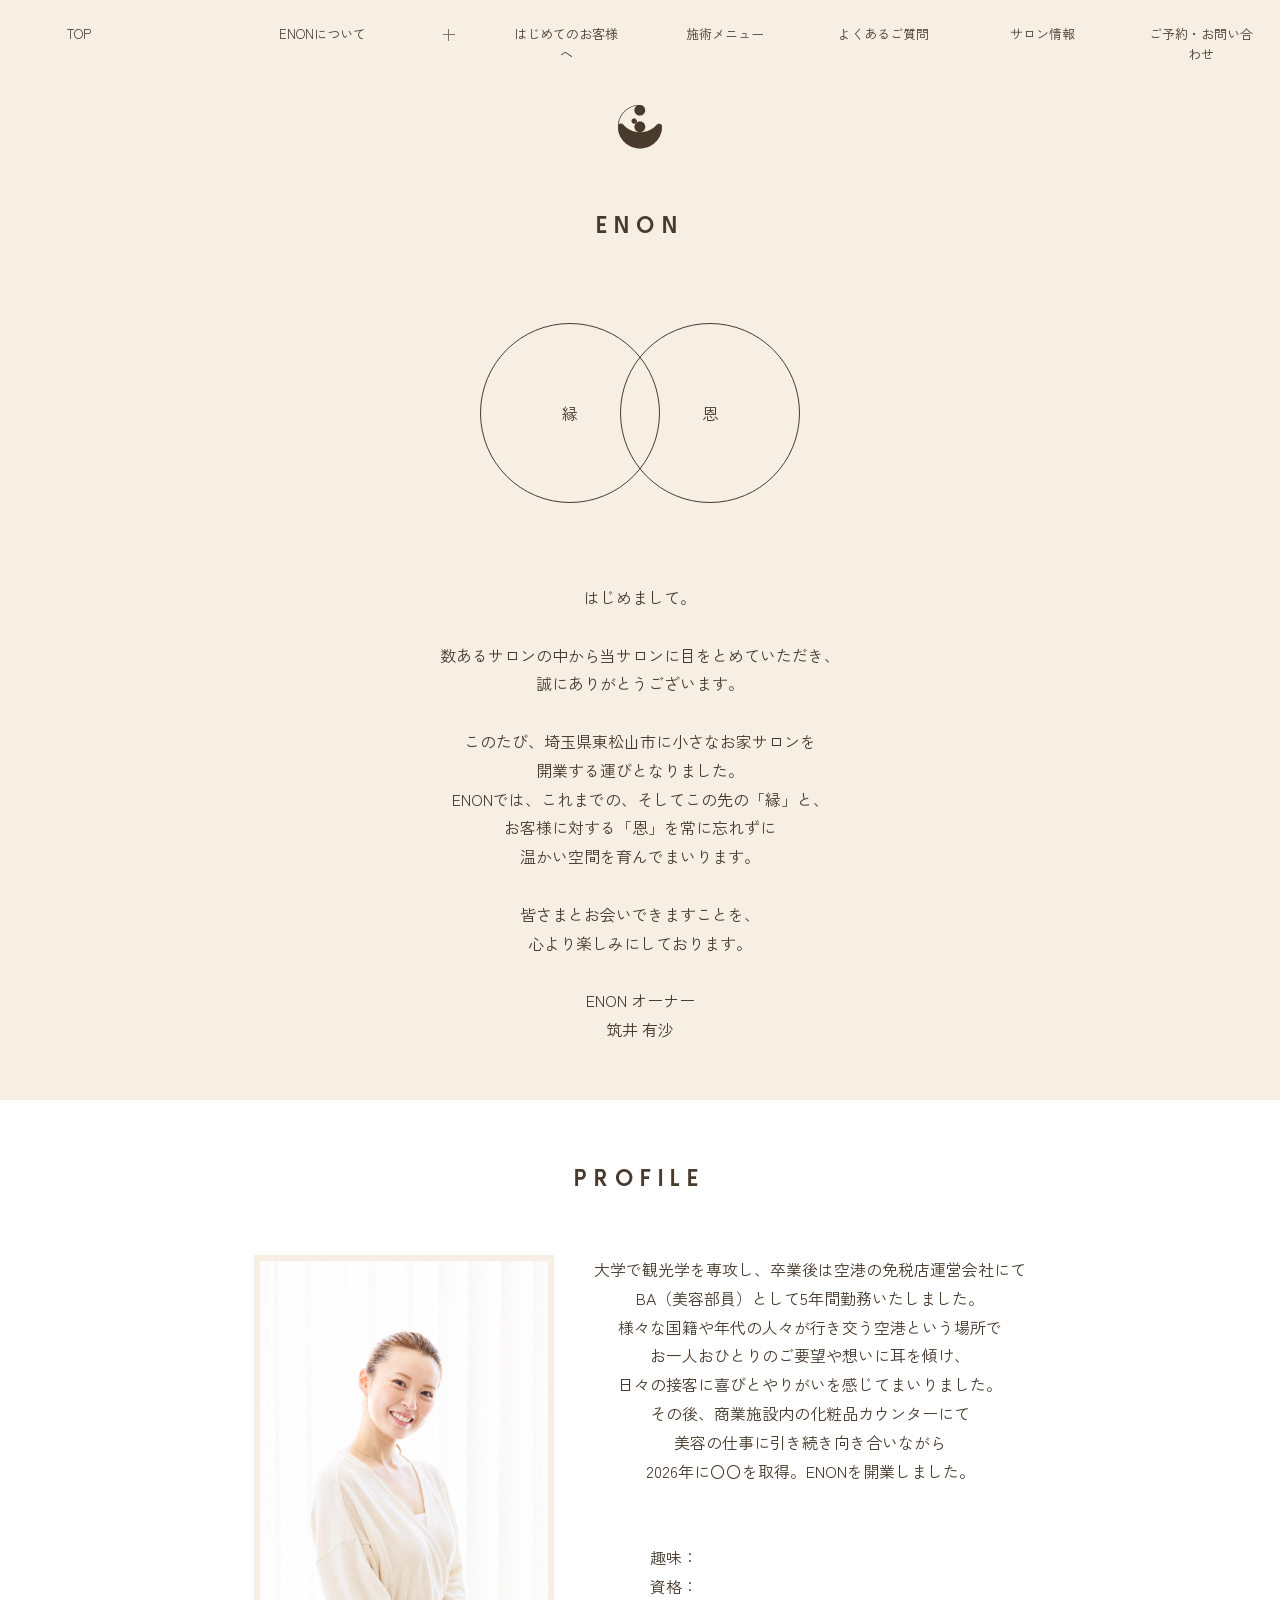
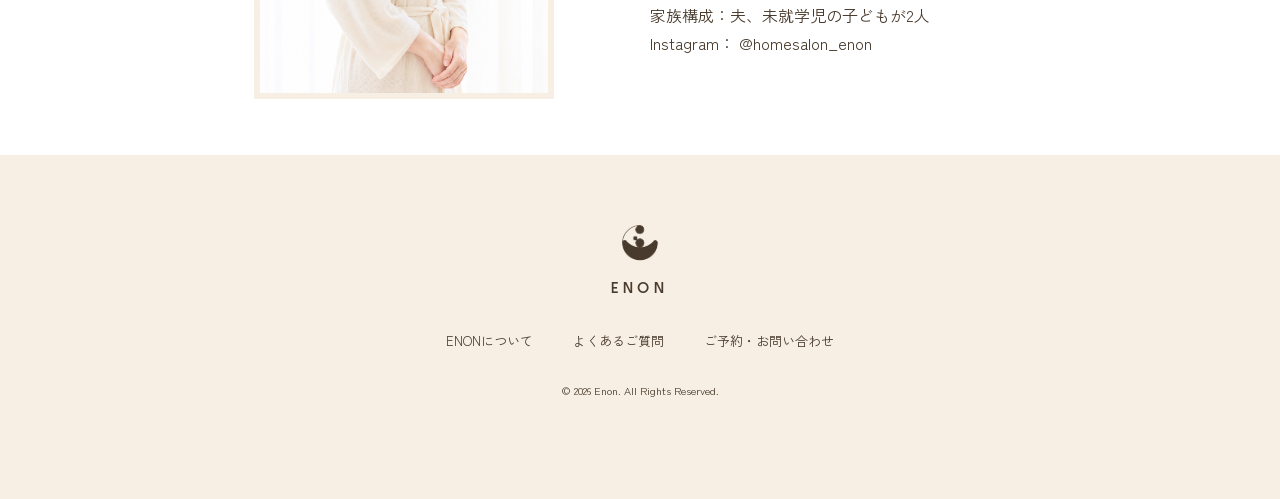
==== commit cccb0fc1: "Add files via upload" ====
--- a/about.html
+++ b/about.html
@@ -191,13 +191,42 @@
       });
 
       const accordionBtn = document.querySelector(".accordion-btn");
-      const accordionContent = document.querySelector(".accordion-content");
-      accordionBtn.addEventListener("click", () => {
-        const isOpen =
-          accordionBtn.getAttribute("aria-expanded") === "true";
-        accordionBtn.setAttribute("aria-expanded", String(!isOpen));
-        accordionContent.hidden = isOpen;
-      });
+const accordionContent = document.querySelector(".accordion-content");
+
+accordionBtn.addEventListener("click", () => {
+  const isOpen =
+    accordionBtn.getAttribute("aria-expanded") === "true";
+
+  if (isOpen) {
+    // 閉じる
+    accordionContent.style.height = accordionContent.scrollHeight + "px";
+
+    requestAnimationFrame(() => {
+      accordionContent.style.height = "0px";
+    });
+
+    accordionBtn.setAttribute("aria-expanded", "false");
+
+  } else {
+    // 開く
+    accordionContent.hidden = false;
+    accordionContent.style.height = "0px";
+
+    requestAnimationFrame(() => {
+      accordionContent.style.height = accordionContent.scrollHeight + "px";
+    });
+
+    accordionBtn.setAttribute("aria-expanded", "true");
+
+    accordionContent.addEventListener("transitionend", function handler(e) {
+      if (e.propertyName === "height" &&
+          accordionBtn.getAttribute("aria-expanded") === "true") {
+        accordionContent.style.height = "auto";
+        accordionContent.removeEventListener("transitionend", handler);
+      }
+    });
+  }
+});
 
 
       const introduction = document.querySelector('.introduction');
--- a/style.css
+++ b/style.css
@@ -160,8 +160,8 @@
 .accordion-icon {
   position: absolute;
   right: 10px;
-  width: 12px;
-  height: 12px;
+  width: 10px;
+  height: 10px;
 }
 
 .accordion-icon::before,
@@ -183,10 +183,10 @@
   height: 12px;
   left: 5.5px;
   top: 0;
-  transition: transform 0.3s ease, opacity;
-}
-
-.accordion-btn[aria-expanded="true"].accordion-icon::after{
+  transition: transform 0.8s ease, opacity;
+}
+
+.accordion-btn[aria-expanded="true"] .accordion-icon::after {
   transform: rotate(90deg);
   opacity: 0;
 }
@@ -200,6 +200,11 @@
   display: flex;
   flex-direction: column;
   gap: 16px;
+
+  overflow: hidden;
+  height: 0;
+  transition: height 1s ease;
+  box-sizing: border-box;
 }
 
 .accordion-content li {
@@ -212,10 +217,6 @@
   text-decoration: none;
 }
 
-.accordion-content[hidden] {
-  display: none;
-}
-
 .global li:has(> .accordion-btn) {
 flex: none;
 padding-bottom: 0;
@@ -224,7 +225,7 @@
 .global .accordion-content {
 padding: 24px 0 0;
 margin: 0;
-gap: 12px;
+gap: 16px;
 }
 
 .global .accordion-content li {
@@ -233,6 +234,12 @@
 margin: 0;
 }
 
+/* アコーディオンの開閉アニメーション */
+.accordion-content {
+  overflow: hidden;
+  height: 0;
+  transition: height 1s ease;
+}
 
 
 
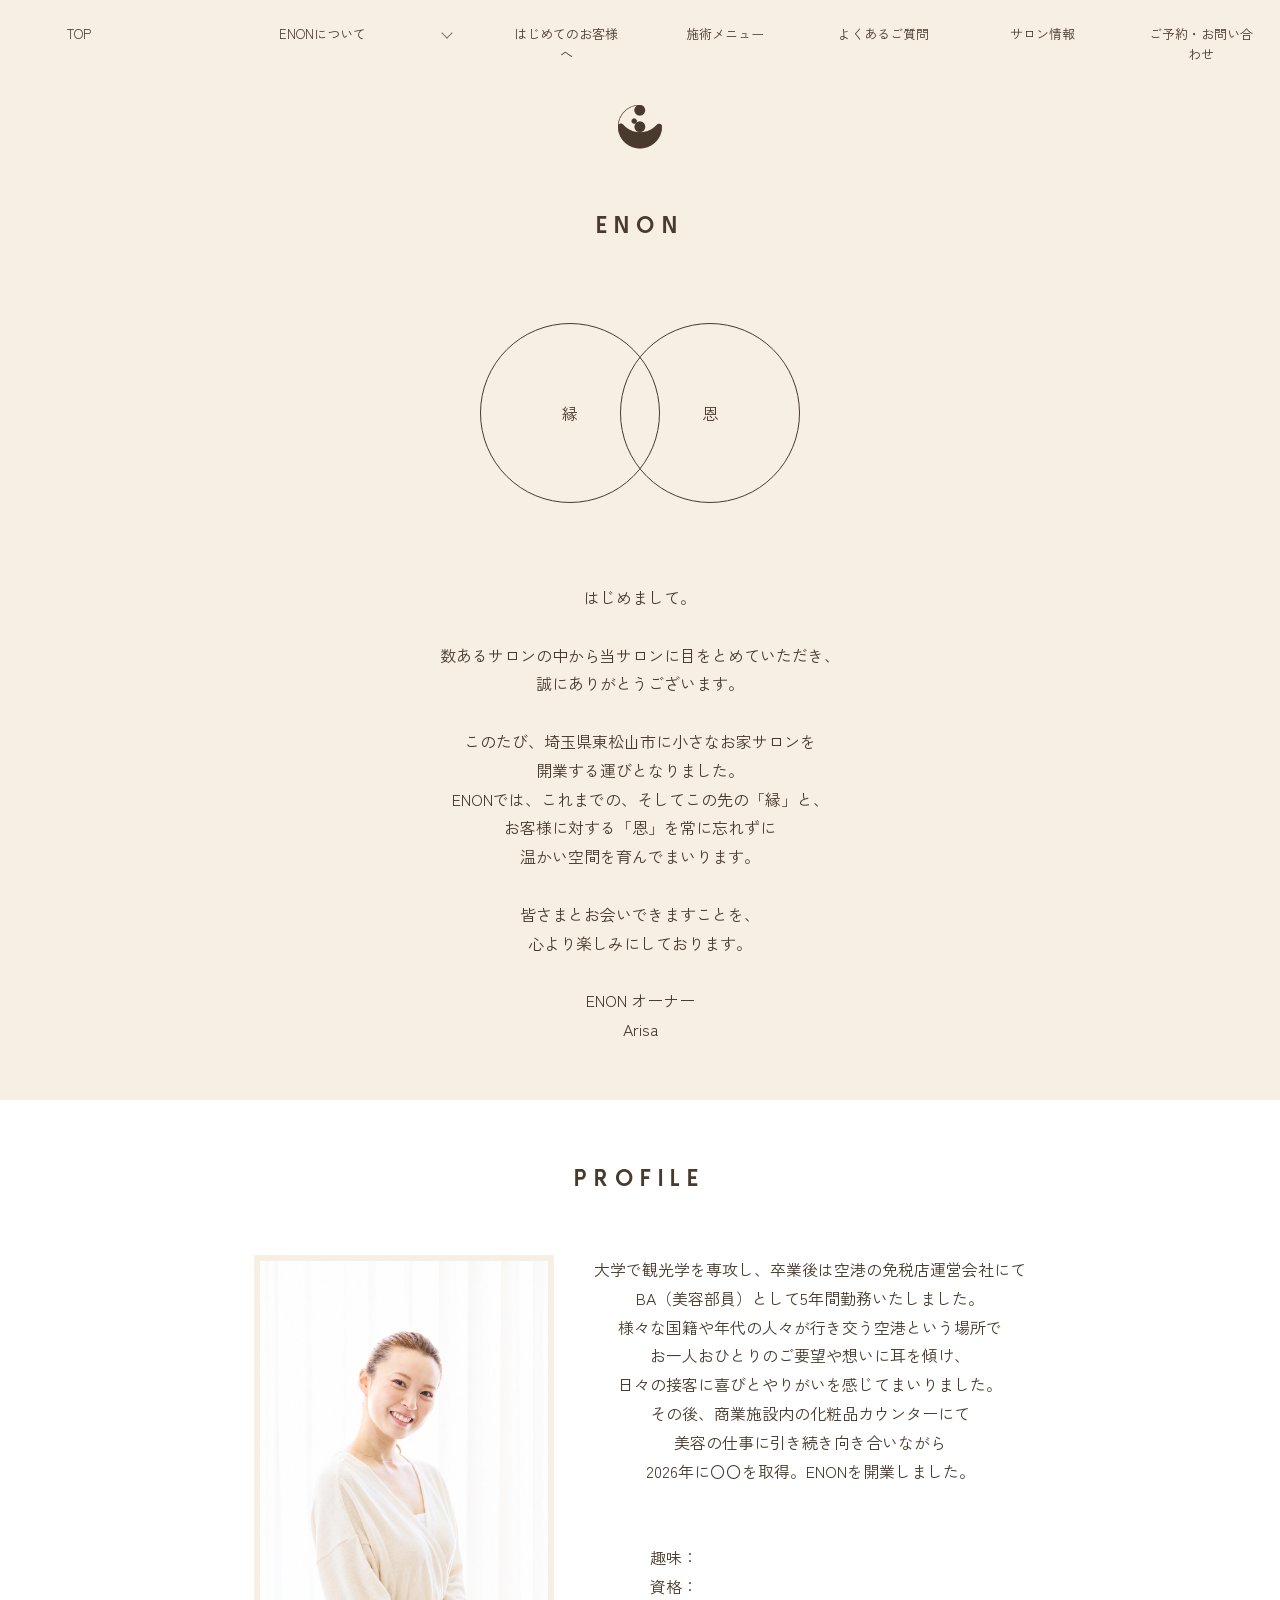
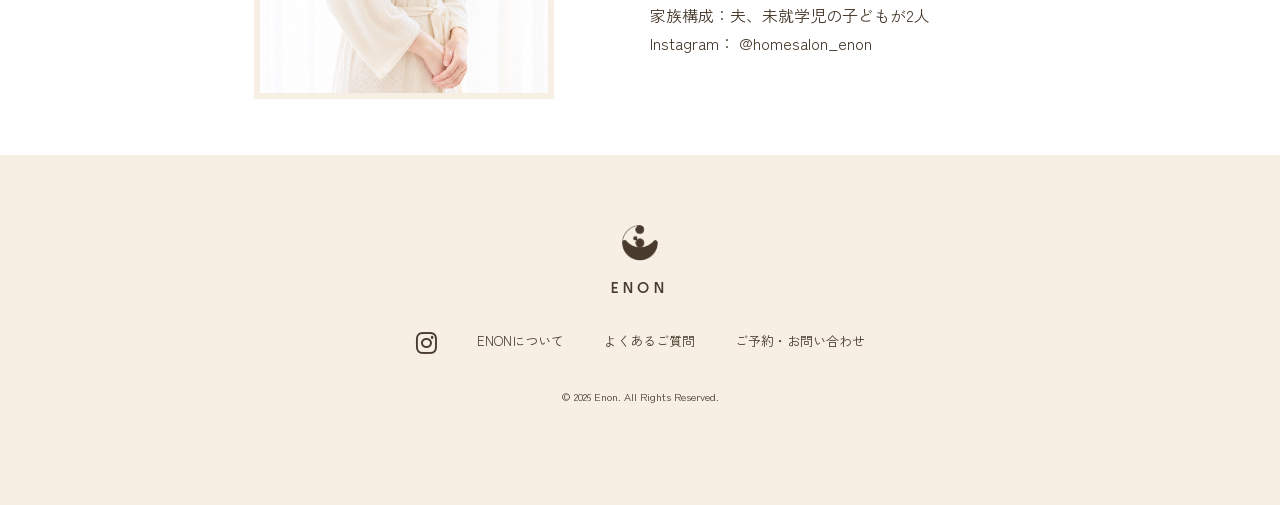
==== commit 6c0d60fa: "Add files via upload" ====
--- a/about.html
+++ b/about.html
@@ -25,10 +25,8 @@
 
 
 
-<body class="body_about">
-
+<body>
   <header>
-
     <button class="hamburger" type="button" area-label="メニューを開く">
       <span></span>
       <span></span>
@@ -59,40 +57,11 @@
   <section class="value">
     <h2>ENON</h2>
   </section>
-  
+
   <section class="enon_circles">
     <div class="circle en">縁</div>
     <div class="circle on">恩</div>
   </section>
-  <!-- <section class="value_text">
-
-    <p>ENON（エノン）は、<br>
-      埼玉県東松山市の閑静な住宅街にある、<br>
-      女性専用・完全予約制のプライベートフェイシャルサロンです。</p>
-    <br>
-    <p>エステに行ってみたいけれど、ちょっと緊張する。<br>
-      最近、肌の変化が気になってきた。<br>
-      たまには自分のために、ゆっくり過ごしたい。</p>
-    <br>
-    <p>ENONは、そんな気持ちにそっと寄り添い、<br>
-      年代を問わず、ふと思い立ったときに<br>
-      気軽に足を運んでいただけるサロンを目指しています。</p>
-    <br>
-    <p>落ち着いた空間の中で、周りを気にせず、<br>
-      ご自身だけの時間をゆっくりとお過ごしいただけます。</p>
-    <br>
-    <p>(初めての方にもリラックスしていただけるよう、<br>
-      温かみのあるインテリアや、<br>
-      自然光が差し込む穏やかな空間づくりを大切にしています。)</p>
-    <br>
-    <p>お肌を整えることはもちろん、日常から少し離れて、<br>
-      ほっとひと息つけるような時間を。</p>
-    <br>
-    <p>
-      ENONが、皆さまにとって心安らぐひとつの居場所となれますように。</p>
-    <br><br>
-    <img src="#" alt="写真">
-  </section> -->
 
   <section class="message">
     <p>はじめまして。<br><br>
@@ -106,7 +75,7 @@
     皆さまとお会いできますことを、<br>
     心より楽しみにしております。</p><br>
     <p>ENON オーナー</p>
-    <p>筑井 有沙</p>
+    <p>Arisa</p>
   </section>
 
   <section class="profile">
@@ -133,25 +102,19 @@
       </div>
     </div>
   </section>
-
-  <footer>
+  
+
+
+ <footer>
     <section>
       <img src="swan_brown.png" alt="ロゴ">
       <h2>ENON</h2>
-      <!-- <address>
-        <span>TEL: 080-1280-4743</span><br>
-        埼玉県東松山市<br>
-      </address> -->
     </section>
-<!-- 
-    <section>
-      <h3>Instagram</h3>
-      <a href="https://www.instagram.com/homesalon_enon?stkn=d2Z2MXgyYzFkendt"><i
-          class="fa-brands fa-instagram"></i></a>
-    </section> -->
-
     <nav class="local">
       <ul>
+        <li>
+        <a href="https://www.instagram.com/homesalon_enon?stkn=d2Z2MXgyYzFkendt"><i
+          class="fa-brands fa-instagram"></i></a></li>
         <li><a href="about.html">ENONについて</a></li>
         <li><a href="faq.html">よくあるご質問</a></li>
         <li><a href="#">ご予約・お問い合わせ</a></li>
@@ -159,6 +122,7 @@
     </nav>
     <small>&copy; 2026 Enon. All Rights Reserved.</small>
   </footer>
+
 
 
 
--- a/style.css
+++ b/style.css
@@ -35,7 +35,7 @@
   left: 0;
   width: 100%;
   display: flex;
-  background-color: #7d746b;
+  background-color: rgba(125, 116, 107, 0.7);
   z-index: 1000;
   padding-bottom: env(safe-area-inset-bottom);
   box-sizing: border-box;
@@ -156,7 +156,7 @@
   min-width: 280px;
 }
 
-/* プラスマーク */
+/* 下向き矢印 */
 .accordion-icon {
   position: absolute;
   right: 10px;
@@ -164,32 +164,25 @@
   height: 10px;
 }
 
-.accordion-icon::before,
-.accordion-icon::after {
+.accordion-icon::before {
   content: "";
   position: absolute;
-  background-color: #7d746b;
-}
-
-.accordion-icon::before {
-  width: 12px;
-  height: 1px;
-  top: 5.5px;
+  width: 8px;
+  height: 8px;
+  border-right: 1px solid #7d746b;
+  border-bottom: 1px solid #7d746b;
+  transform: rotate(45deg);
+  top: 0;
   left: 0;
-}
-
-.accordion-icon::after {
-  width: 1px;
-  height: 12px;
-  left: 5.5px;
-  top: 0;
-  transition: transform 0.8s ease, opacity;
-}
-
-.accordion-btn[aria-expanded="true"] .accordion-icon::after {
-  transform: rotate(90deg);
-  opacity: 0;
-}
+  transition: transform 1s ease, top 1s ease;
+}
+
+/* 開いたとき：上向き */
+.accordion-btn[aria-expanded="true"] .accordion-icon::before {
+  transform: rotate(225deg);
+  top: 4px;
+}
+
 
 /* 子メニュー */
 .accordion-content {
@@ -200,11 +193,14 @@
   display: flex;
   flex-direction: column;
   gap: 16px;
-
   overflow: hidden;
   height: 0;
-  transition: height 1s ease;
+  transition: height 0.3s ease;
   box-sizing: border-box;
+}
+
+.accordion-content[hidden] {
+  display: none !important;
 }
 
 .accordion-content li {
@@ -218,20 +214,20 @@
 }
 
 .global li:has(> .accordion-btn) {
-flex: none;
-padding-bottom: 0;
+  flex: none;
+  padding-bottom: 0;
 }
 
 .global .accordion-content {
-padding: 24px 0 0;
-margin: 0;
-gap: 16px;
+  padding: 24px 0 0;
+  margin: 0;
+  gap: 16px;
 }
 
 .global .accordion-content li {
-flex: none;
-padding: 0;
-margin: 0;
+  flex: none;
+  padding: 0;
+  margin: 0;
 }
 
 /* アコーディオンの開閉アニメーション */
@@ -278,8 +274,8 @@
 .about_img {
   display: flex;
   justify-content: center;
-  gap: 1px;
-  padding-top: 56px;
+  gap: 4px;
+  padding-top: 24px;
 }
 
 .about_img img {
@@ -287,8 +283,29 @@
   height: auto;
 }
 
-
-/* -----------イントロ施術メニュー */
+.about .hero_button {
+  width: 240px;
+  display: inline-block;
+  text-decoration: none;
+  color: #756b5c;
+  border: 1px solid #d8cfc0;
+  padding: 12px 26px;
+  margin: 24px 0;
+  font-size: 14px;
+  letter-spacing: 0.08em;
+  transition: all 0.3s ease;
+}
+
+.hero_buttons {
+  display: flex;
+  justify-content: center;
+  flex-wrap: wrap;
+  gap: 4px;
+}
+
+
+
+/* -----------施術メニュー */
 .introduction {
   padding: 32px 0 64px 0;
   text-align: center;
@@ -329,16 +346,13 @@
 }
 
 .introduction_picture {
-  display: flex;
-  gap: 1px;
+  text-align: center;
 }
 
 .introduction_inner {
   display: flex;
   justify-content: center;
   align-items: center;
-  gap: 32px;
-  margin: 0 auto;
   gap: 40px;
 }
 
@@ -425,6 +439,7 @@
 
 .information p {
   line-height: 1.8;
+  margin-top: 8px;
 }
 
 
@@ -437,14 +452,7 @@
   gap: 14px;
 }
 
-.information h3 {
-  padding-bottom: 40px;
-  font-weight: 400;
-  font-size: 1rem;
-  letter-spacing: 0.1em;
-}
-
-  .information h2::before {
+.information h2::before {
   content: "";
   display: block;
   width: 14px;
@@ -453,12 +461,27 @@
   flex-shrink: 0;
 }
 
+.information h3 {
+  padding-bottom: 40px;
+  font-weight: 400;
+  font-size: 1rem;
+  letter-spacing: 0.1em;
+}
+
+.information h4 {
+  font-weight: 400;
+  display: inline-block;
+  border: 1px solid #7d746b;
+  border-radius: 60px;
+  padding: 6px 24px;
+}
+
 .information_list {
   list-style: none;
 }
 
 .information_list li {
-  margin-bottom: 20px;
+  margin-bottom: 32px;
 }
 
 /* コンタクト */
@@ -862,11 +885,6 @@
   .fixed-reserve {
     display: none;
   }
- 
-.about img {
-  display: none;
-}
-
 }
 
 
@@ -934,6 +952,24 @@
   width: 40%;
 }
 
+.hero_buttons {
+  display: flex;
+  flex-direction: column;
+  gap: 8px;
+  align-items: center;
+  text-align: center;
+  padding: 24px;
+}
+
+  .hero_buttons .hero_button {
+    display: block;
+    margin: 0;
+  }
+
+
+
+
+
 .introduction {
   padding: 10px 0 48px 0;
 }
@@ -955,20 +991,8 @@
   gap: 0;
 }
 
-.introduction_picture {
-  display: flex;
-  width: 100%;
-  gap: 1px;
-  margin: 0;
-  padding: 0;
-}
-
 .introduction_picture img {
-  display: block;
-  width: calc((100% - 1px) / 2);
-  min-width: 0;
-  height: auto;
-  object-fit: cover;
+  width: 50%;
 }
 
 .introduction_text {
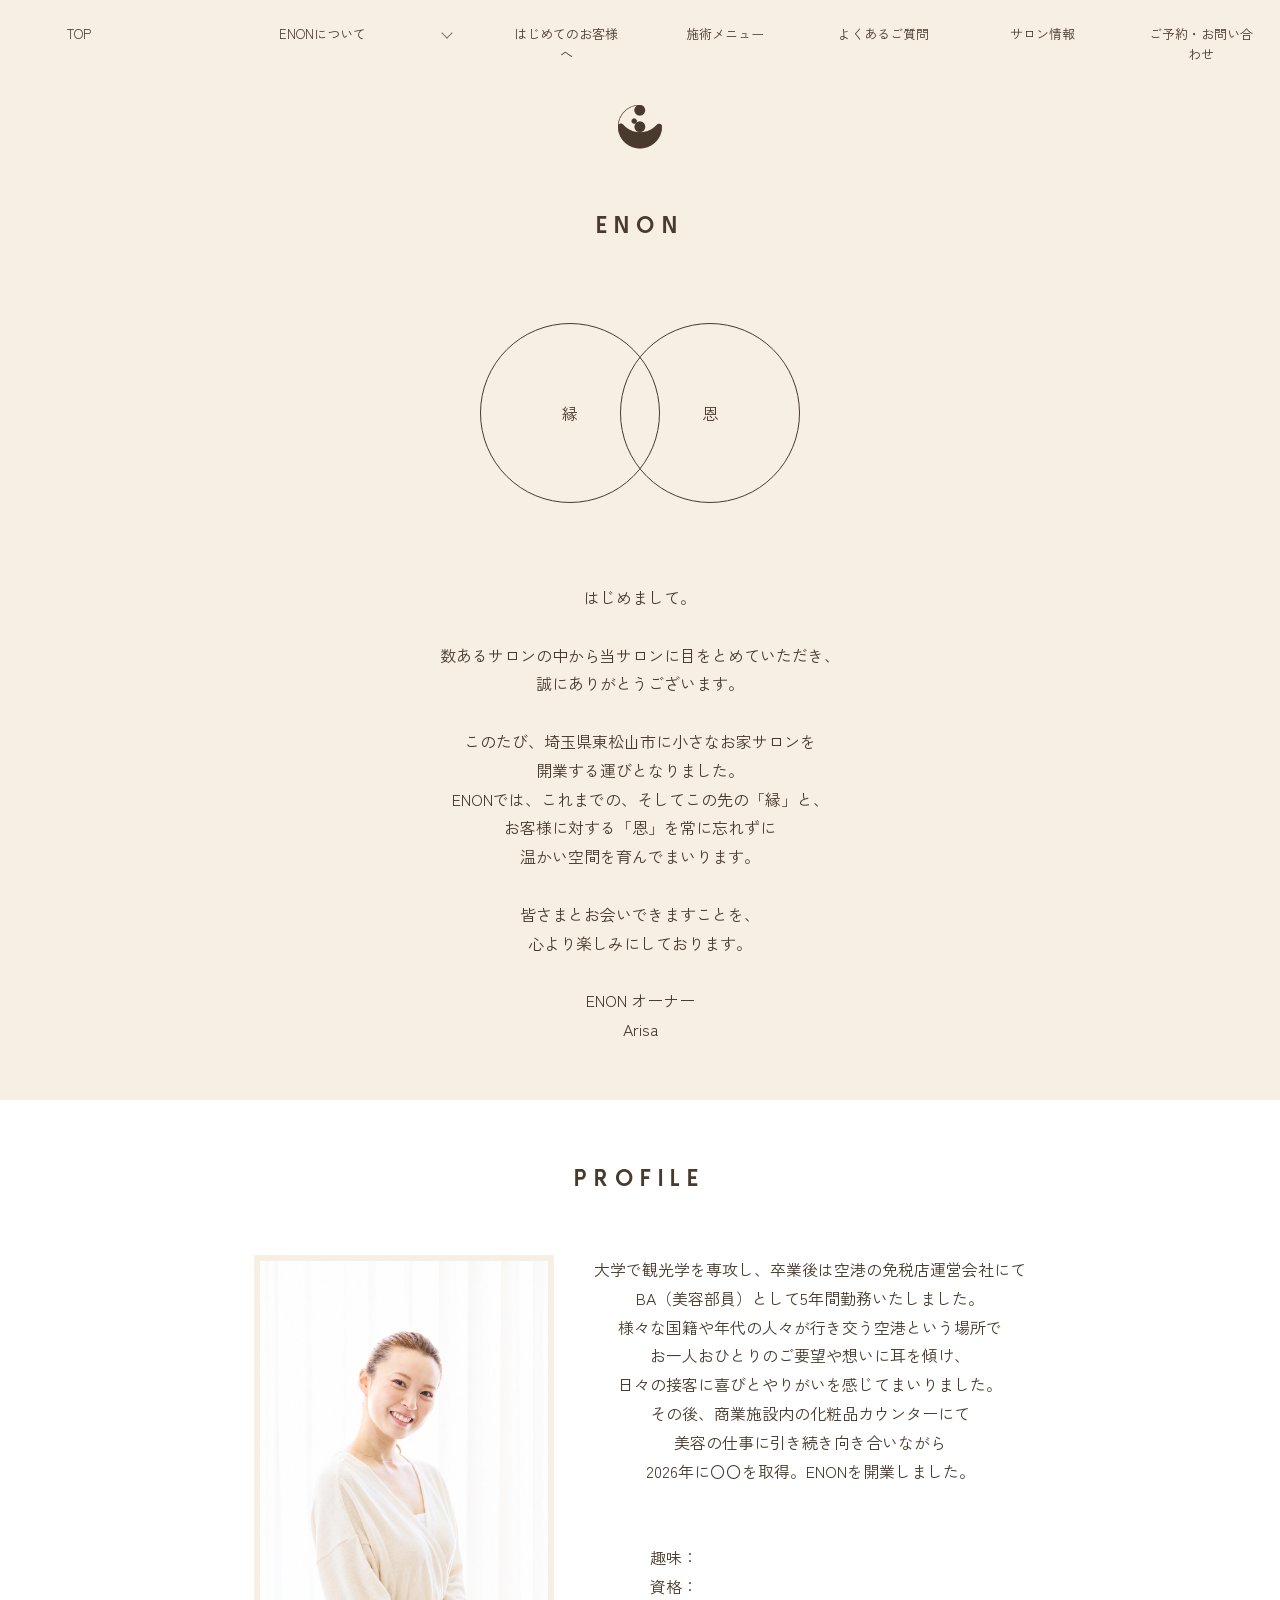
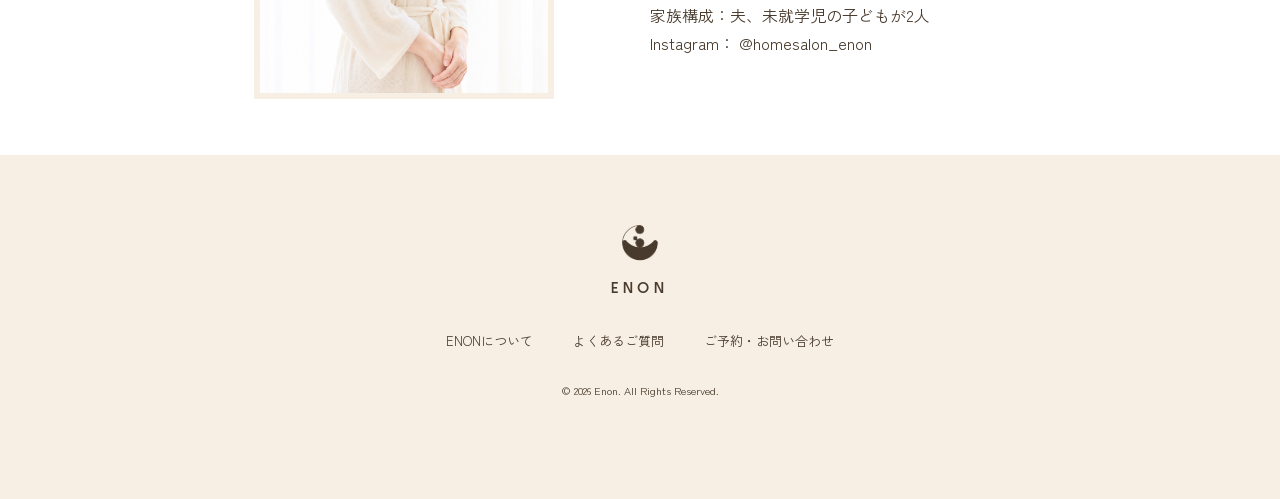
==== commit 67f00e22: "Add files via upload" ====
--- a/about.html
+++ b/about.html
@@ -112,9 +112,6 @@
     </section>
     <nav class="local">
       <ul>
-        <li>
-        <a href="https://www.instagram.com/homesalon_enon?stkn=d2Z2MXgyYzFkendt"><i
-          class="fa-brands fa-instagram"></i></a></li>
         <li><a href="about.html">ENONについて</a></li>
         <li><a href="faq.html">よくあるご質問</a></li>
         <li><a href="#">ご予約・お問い合わせ</a></li>
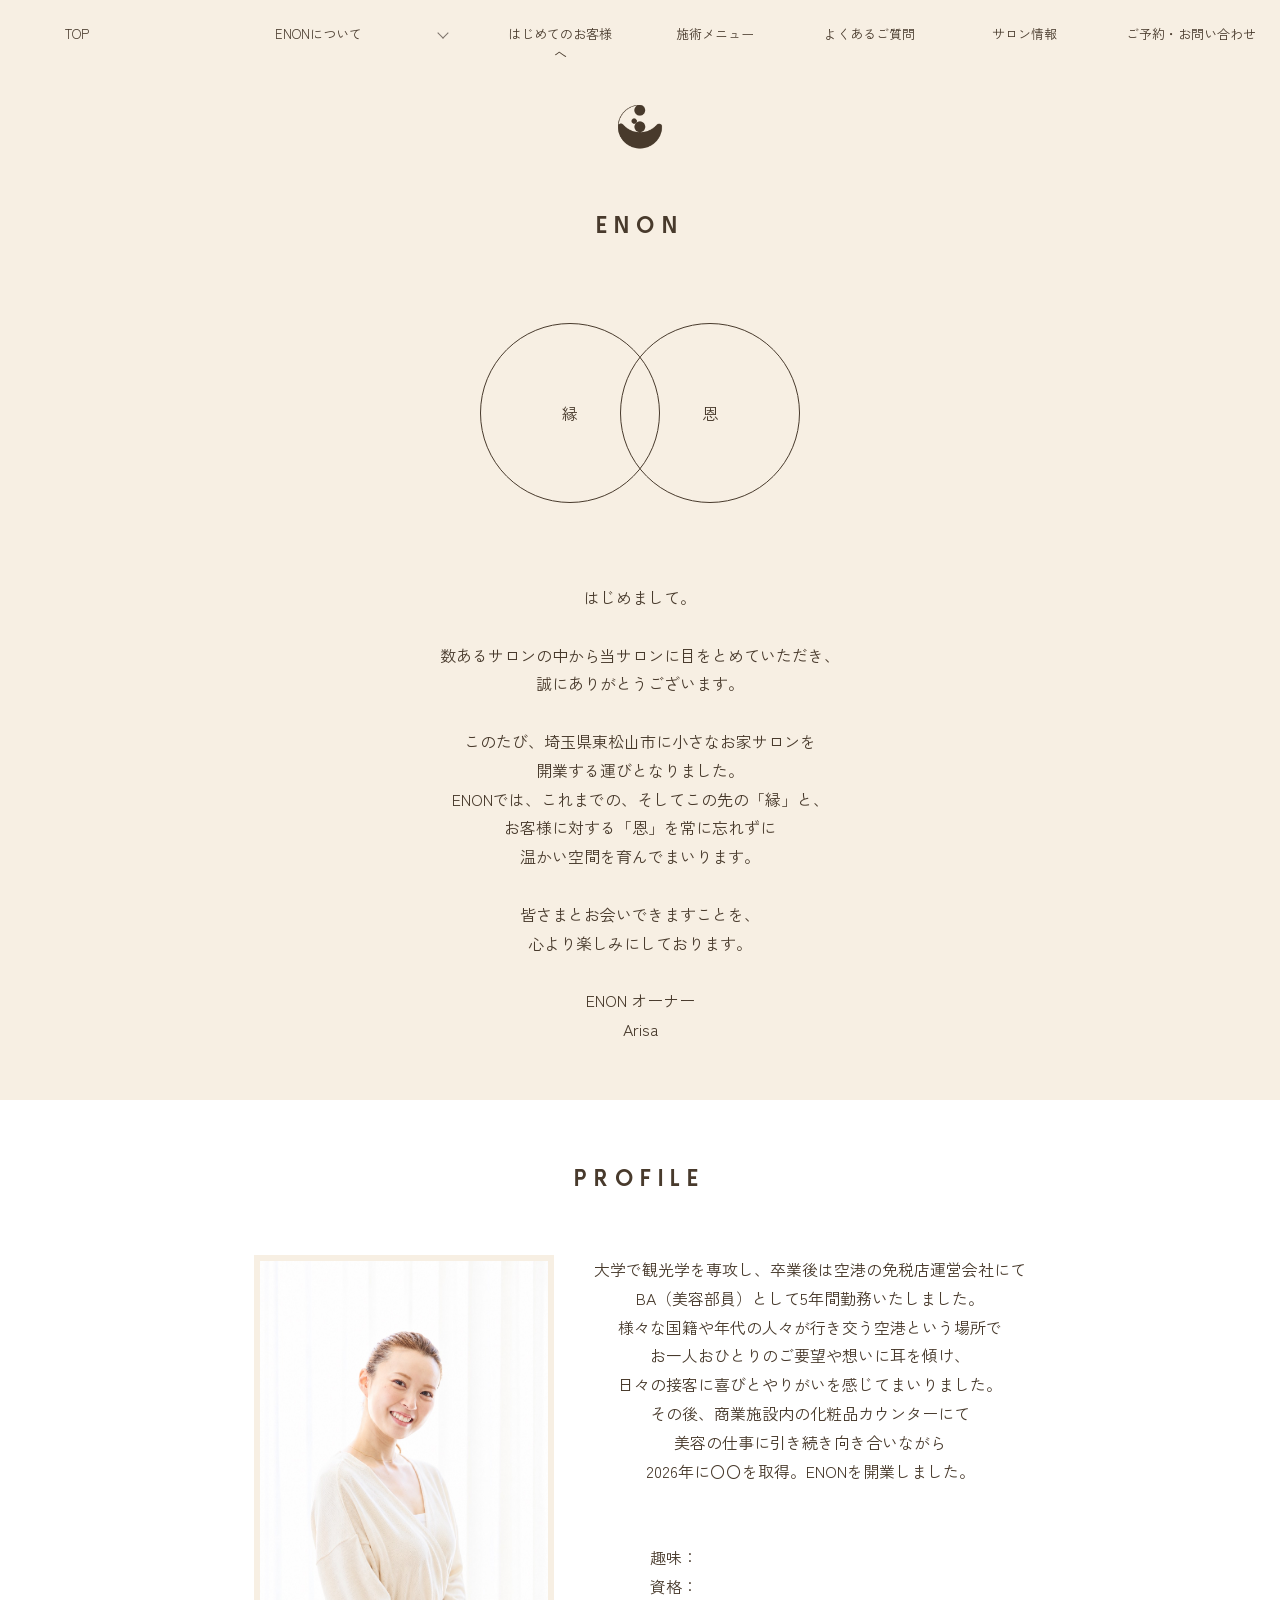
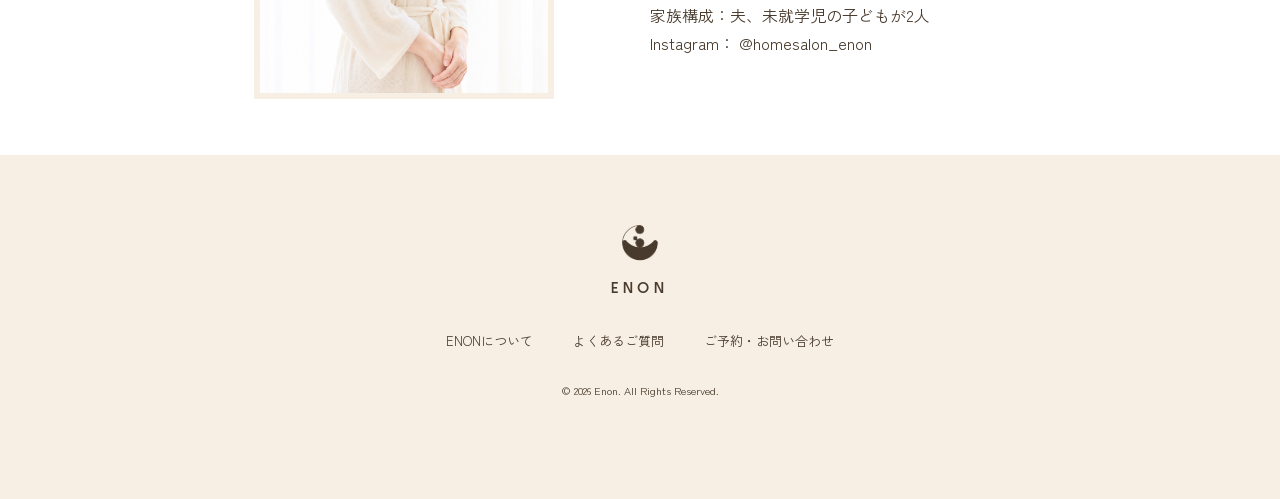
==== commit 463c30c3: "Add files via upload" ====
--- a/about.html
+++ b/about.html
@@ -4,7 +4,7 @@
 <head>
   <meta charset="UTF-8">
   <meta name="robots" content="noindex, nofollow">
-  <meta name="description" content="2027年1月、埼玉県東松山市にOPEN。完全予約制・女性限定のプライベートフェイシャルエステサロン。東松山市、川越市周辺でフェイシャルエステサロンをお探しの方へ。">
+  <meta name="description" content="2027年春、埼玉県東松山市にOPEN。完全予約制・女性限定のプライベートフェイシャルサロン。東松山市、川越市周辺でフェイシャルエステサロンをお探しの方へ。">
   <meta name="viewport" content="width=device-width, initial-scale=1.0">
   <link rel="preconnect" href="https://fonts.googleapis.com">
   <link rel="preconnect" href="https://fonts.gstatic.com" crossorigin>
@@ -17,8 +17,7 @@
   <link rel="preconnect" href="https://fonts.gstatic.com" crossorigin>
   <link rel="stylesheet" href="https://cdnjs.cloudflare.com/ajax/libs/font-awesome/6.5.2/css/all.min.css">
   <link rel="icon" href="enon_logo3.PNG" type="image/png">
-  <title>ENON（エノン）｜埼玉県 東松山市のプライベートフェイシャルサロン</title>
-
+  <title>ENON（エノン）｜埼玉県東松山市のプライベートフェイシャルサロン</title>
   <link href="reset.css" rel="stylesheet">
   <link href="style.css" rel="stylesheet">
 </head>
--- a/style.css
+++ b/style.css
@@ -111,6 +111,10 @@
   flex: 1;
   text-align: center;
   padding: 24px;
+}
+
+.global > ul > li:last-child {
+  white-space: nowrap;
 }
 
 .hamburger {
@@ -183,6 +187,11 @@
   top: 4px;
 }
 
+/* 閉じているとき */
+.global .accordion-content[hidden] {
+  display: none !important;
+}
+
 
 /* 子メニュー */
 .accordion-content {
@@ -271,10 +280,12 @@
   line-height: 1.6;
 }
 
+
+
 .about_img {
   display: flex;
   justify-content: center;
-  gap: 4px;
+  gap: 1px;
   padding-top: 24px;
 }
 
@@ -287,8 +298,7 @@
   width: 240px;
   display: inline-block;
   text-decoration: none;
-  color: #756b5c;
-  border: 1px solid #d8cfc0;
+  border: 1px solid #b8ab9e;
   padding: 12px 26px;
   margin: 24px 0;
   font-size: 14px;
@@ -357,7 +367,7 @@
 }
 
 .introduction_inner img {
-  width: 320px;
+  width: 400px;
   height: auto;
 }
 
@@ -370,6 +380,18 @@
 .introduction_text p {
   text-align: left;
   line-height: 1.8;
+}
+
+.course_menu {
+  padding-right: 10px;
+  text-decoration: underline;
+  text-decoration-color: #c8b9cd;
+  text-decoration-thickness: 1px;
+  text-underline-offset: 3px;
+}
+
+.course_text {
+  font-size: 85%;
 }
 
 .introduction_text .button_menu {
@@ -391,9 +413,9 @@
   width: 200px;
   height: 60px;
   margin-top: 56px;
-  border: 1px solid #483a2c;
+  /* border: 1px solid #7d746b; */
+  background-color: #c8b9cd;
   border-radius: 32px;
-  color: #483a2c;
   font-size: 16px;
   text-decoration: none;
   box-sizing: border-box;
@@ -589,6 +611,10 @@
 
 /* -----------------ここから2ページ目 */
 /* 当サロンについて */
+
+.enonvalue {
+  background-color: #fff;
+}
 
 .value {
   text-align: center;
@@ -645,6 +671,10 @@
 
 .value_text img {
   width: 180px;
+}
+
+.value_text p {
+  line-height: 1.8;
 }
 
 .profile {
